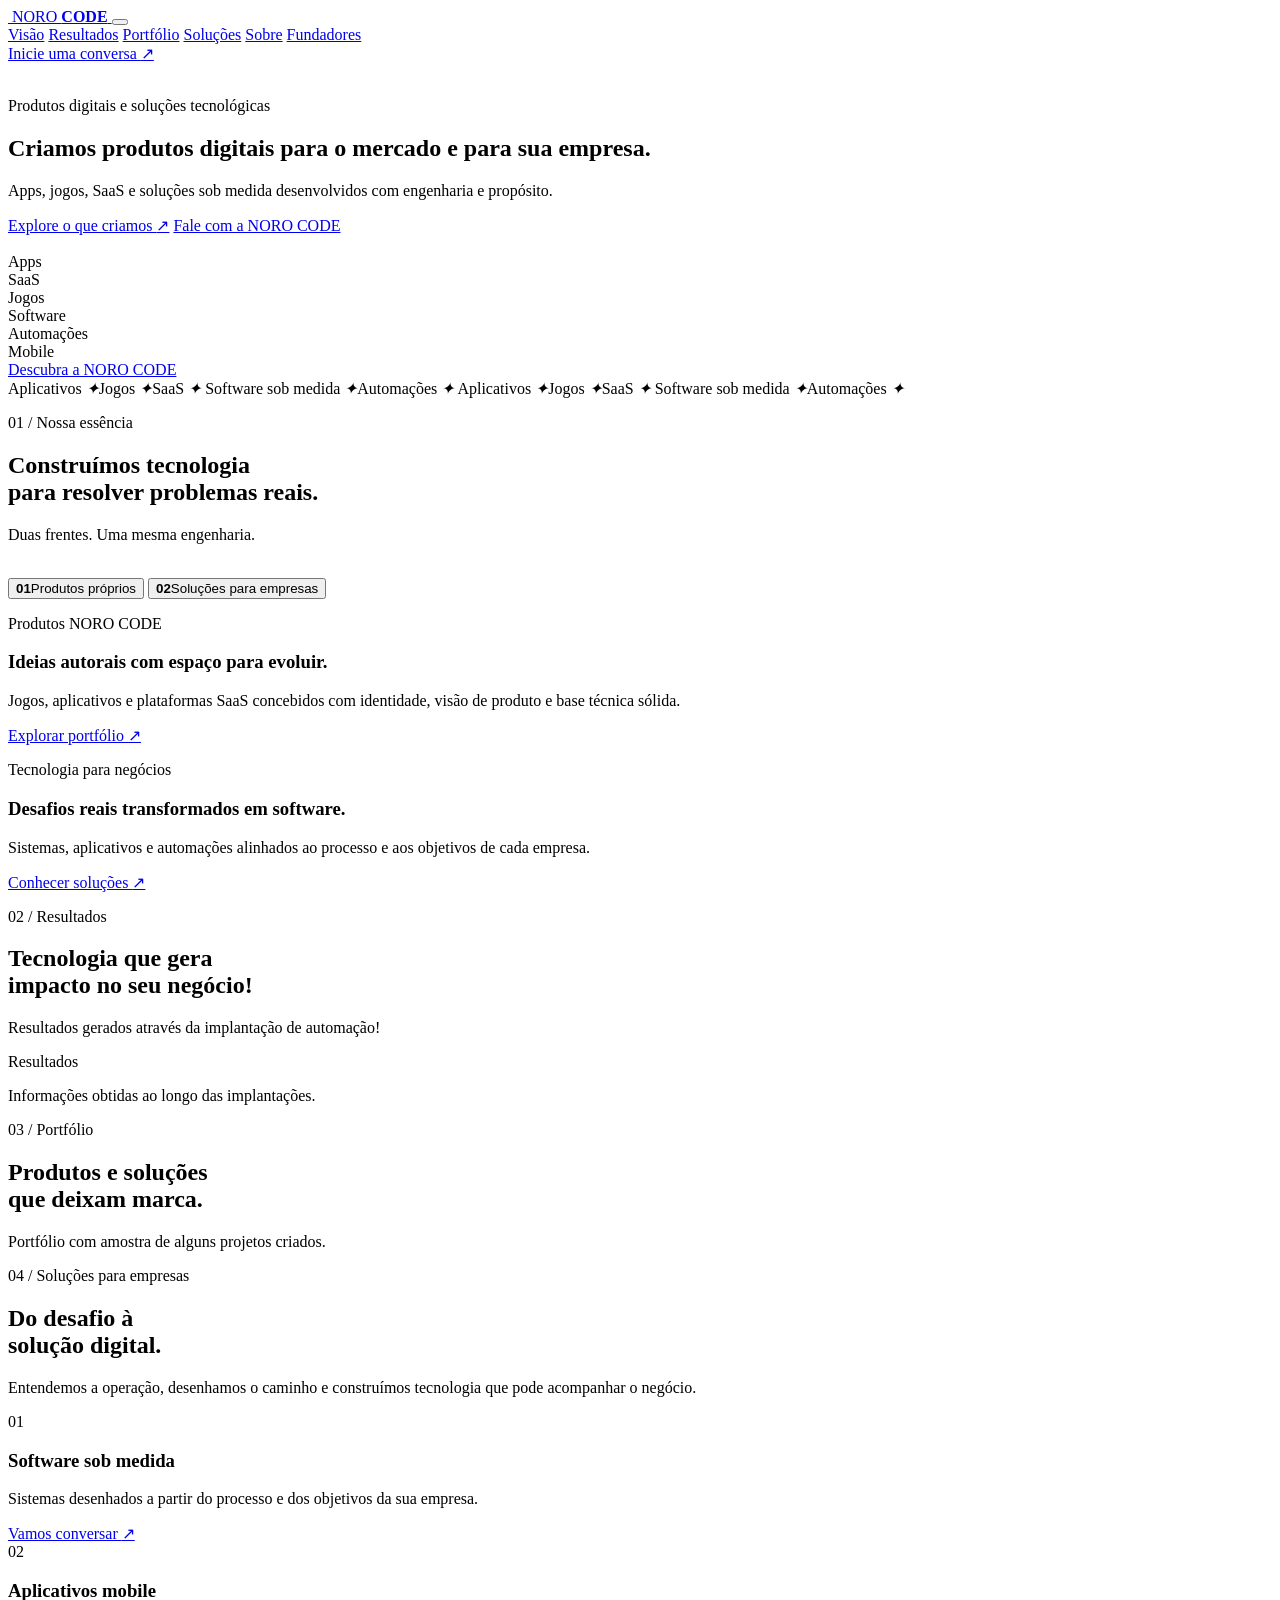
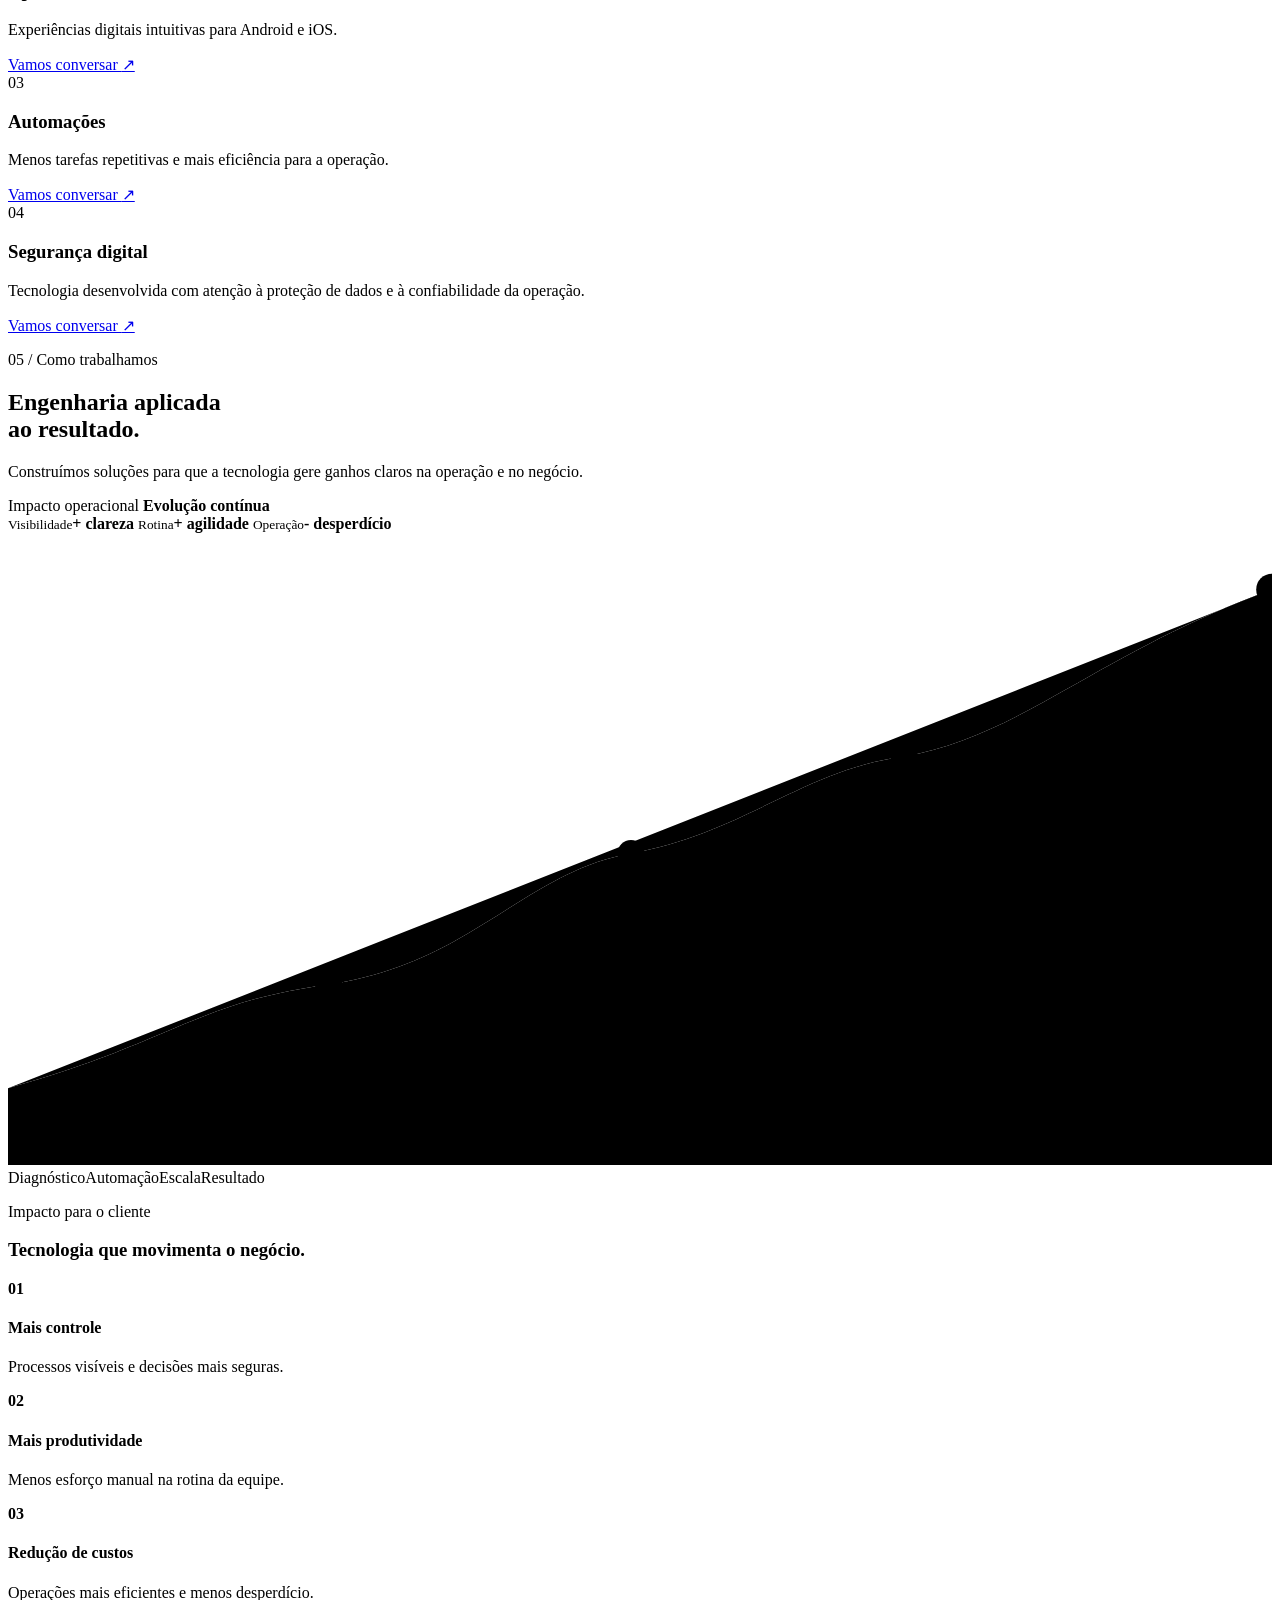
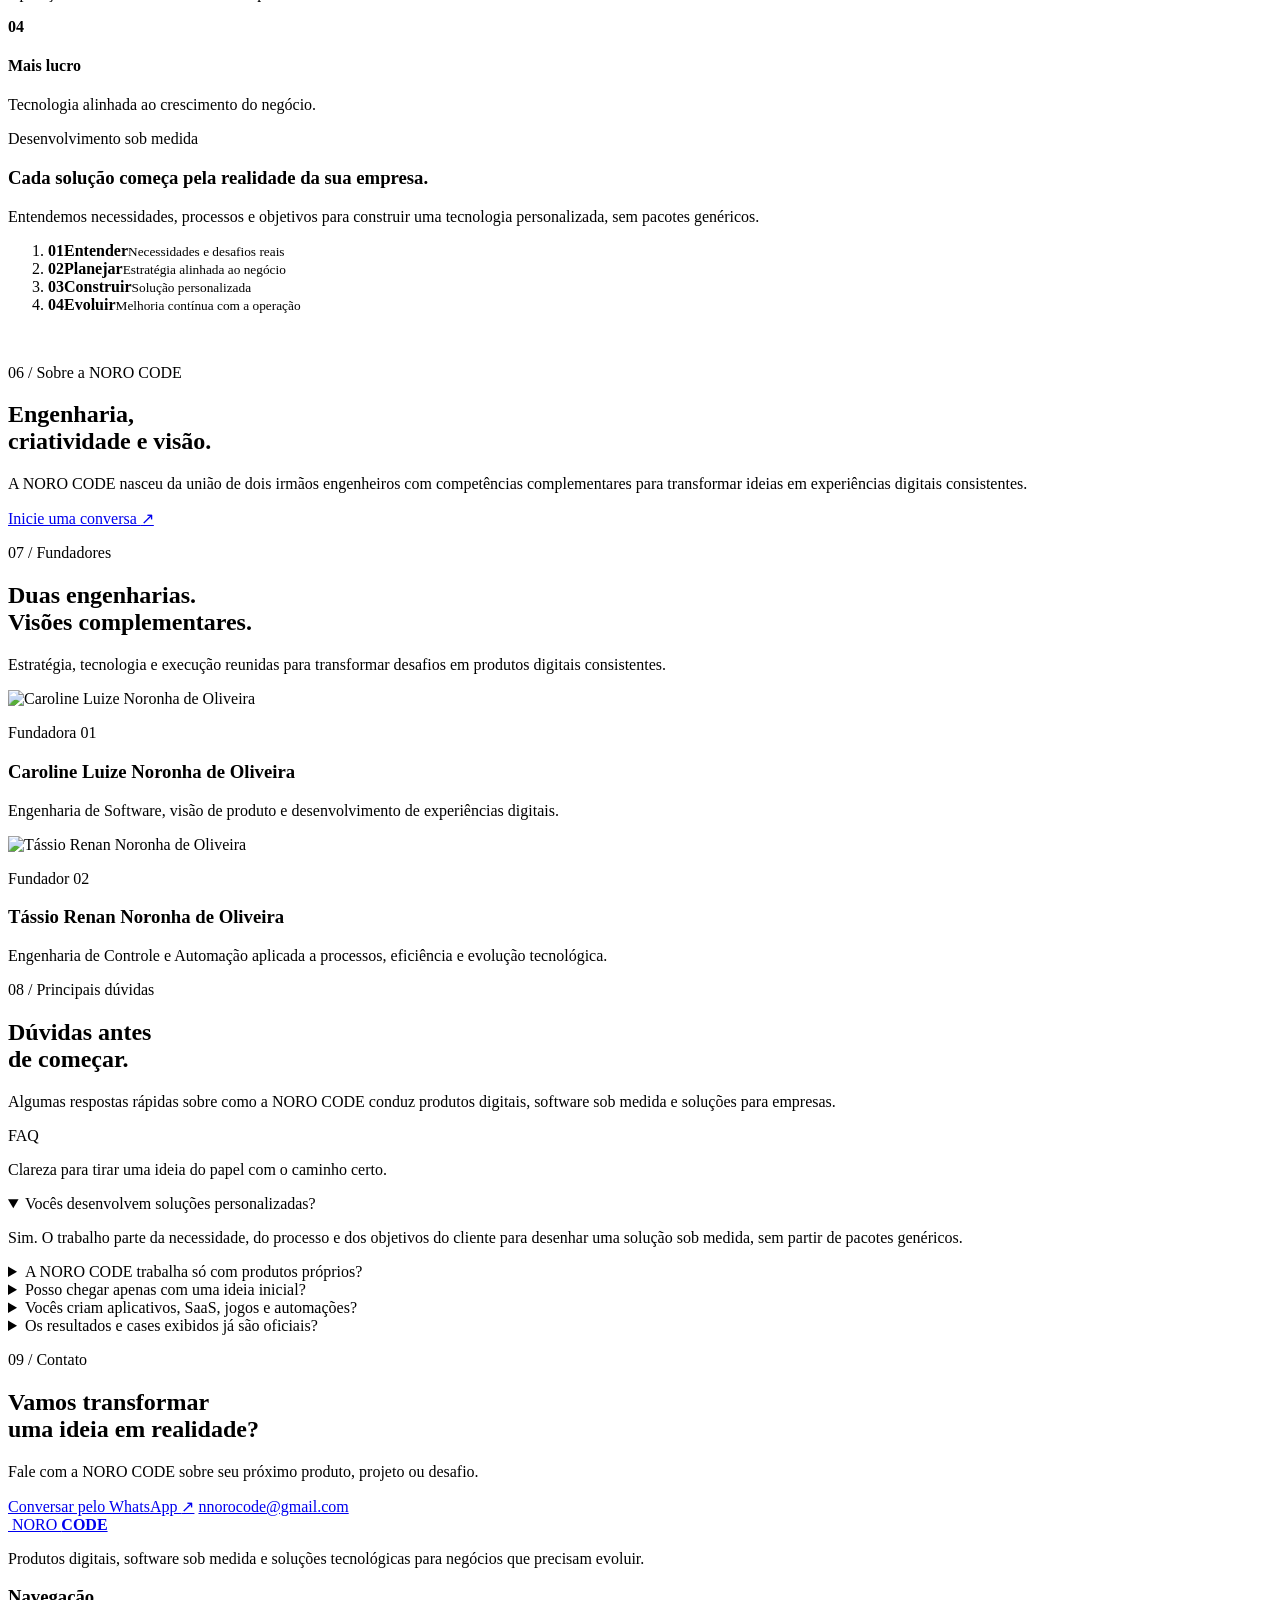
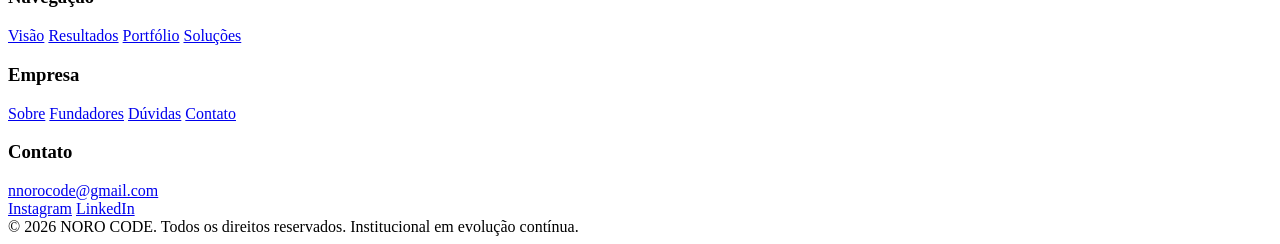
==== index.html @ 7964bedd "Create index.html" ====
<!doctype html>
<html lang="pt-BR">
  <head>
    <meta charset="UTF-8" />
    <meta name="viewport" content="width=device-width, initial-scale=1.0" />
    <meta
      name="description"
      content="NORO CODE: apps, jogos, SaaS e soluções digitais desenvolvidos com engenharia e propósito."
    />
    <title>NORO CODE | Produtos digitais e soluções tecnológicas</title>
    <link rel="icon" type="image/png" href="./assets/favicon.png" />
    <link rel="stylesheet" href="./styles.css?v=59" />
  </head>
  <body>
    <header class="site-header">
      <a class="brand" href="#inicio" aria-label="NORO CODE - início">
        <img src="./assets/noro-tech-symbol.png" alt="" />
        <span>NORO <strong>CODE</strong></span>
      </a>
      <button class="nav-toggle" aria-label="Abrir menu" aria-expanded="false">
        <span></span><span></span><span></span>
      </button>
      <nav class="site-nav" aria-label="Navegação principal">
        <a href="#essencia">Visão</a>
        <a href="#resultados">Resultados</a>
        <a href="#portfolio">Portfólio</a>
        <a href="#solucoes">Soluções</a>
        <a href="#sobre">Sobre</a>
        <a href="#fundadores">Fundadores</a>
      </nav>
      <a class="header-cta contact-link" href="#contato">Inicie uma conversa <span>↗</span></a>
    </header>

    <main>
      <section class="hero section" id="inicio">
        <img class="hero-atmosphere" src="./assets/generated/hero-earth-sunrise.jpg" alt="" aria-hidden="true" />
        <div class="hero-copy reveal">
          <p class="eyebrow"><i></i> Produtos digitais e soluções tecnológicas</p>
          <h1>Criamos produtos digitais para o mercado e para <span>sua empresa.</span></h1>
          <p class="hero-text">
            Apps, jogos, SaaS e soluções sob medida desenvolvidos com engenharia e propósito.
          </p>
          <div class="hero-actions">
            <a class="button button-primary" href="#portfolio">Explore o que criamos <span>↗</span></a>
            <a class="button button-secondary contact-link" href="#contato">Fale com a NORO CODE</a>
          </div>
        </div>

        <div class="hero-ecosystem" aria-hidden="true">
          <div class="ecosystem-glow"></div>
          <span class="orbit-guide guide-inner"></span>
          <span class="orbit-guide guide-outer"></span>
          <div class="ecosystem-core">
            <img src="./assets/noro-tech-symbol-transparent.png" alt="" />
          </div>
          <div class="orbit-node node-apps"><img src="./assets/generated/noro-clinic.jpg" alt="" /><span>Apps</span></div>
          <div class="orbit-node node-saas"><img src="./assets/generated/work-safety-saas.jpg" alt="" /><span>SaaS</span></div>
          <div class="orbit-node node-games"><img src="./assets/generated/spit-snake.jpg" alt="" /><span>Jogos</span></div>
          <div class="orbit-node node-software"><img src="./assets/generated/investment-game.jpg" alt="" /><span>Software</span></div>
          <div class="orbit-node node-auto"><img src="./assets/generated/best-price-app.jpg" alt="" /><span>Automações</span></div>
          <div class="orbit-node node-mobile"><img src="./assets/generated/beauty-clinic.jpg" alt="" /><span>Mobile</span></div>
        </div>

        <a class="scroll-hint" href="#essencia" aria-label="Continuar para a próxima seção">
          <span></span> Descubra a NORO CODE
        </a>
      </section>

      <div class="ticker" aria-label="Capacidades NORO CODE">
        <div class="ticker-track">
          <span>Aplicativos <i>✦</i></span><span>Jogos <i>✦</i></span><span>SaaS <i>✦</i></span>
          <span>Software sob medida <i>✦</i></span><span>Automações <i>✦</i></span>
          <span>Aplicativos <i>✦</i></span><span>Jogos <i>✦</i></span><span>SaaS <i>✦</i></span>
          <span>Software sob medida <i>✦</i></span><span>Automações <i>✦</i></span>
        </div>
      </div>

      <section class="section essence" id="essencia">
        <div class="section-intro reveal">
          <p class="section-index">01 / Nossa essência</p>
          <h2>Construímos tecnologia<br /><span>para resolver problemas reais.</span></h2>
          <p>Duas frentes. Uma mesma engenharia.</p>
        </div>
        <div class="vision-shell reveal">
          <div class="vision-art" aria-hidden="true">
            <span class="orbit orbit-a"></span><span class="orbit orbit-b"></span>
            <img src="./assets/noro-tech-symbol-transparent.png" alt="" />
          </div>
          <div class="vision-tabs" role="tablist" aria-label="Frentes de atuação">
            <button class="vision-tab active" role="tab" aria-selected="true" data-panel="products">
              <b>01</b><span>Produtos próprios</span>
            </button>
            <button class="vision-tab" role="tab" aria-selected="false" data-panel="solutions">
              <b>02</b><span>Soluções para empresas</span>
            </button>
          </div>
          <div class="vision-copy">
            <article class="vision-panel active" data-vision="products">
              <p class="mini-label">Produtos NORO CODE</p>
              <h3>Ideias autorais com espaço para evoluir.</h3>
              <p>Jogos, aplicativos e plataformas SaaS concebidos com identidade, visão de produto e base técnica sólida.</p>
              <a href="#portfolio">Explorar portfólio <span>↗</span></a>
            </article>
            <article class="vision-panel" data-vision="solutions">
              <p class="mini-label">Tecnologia para negócios</p>
              <h3>Desafios reais transformados em software.</h3>
              <p>Sistemas, aplicativos e automações alinhados ao processo e aos objetivos de cada empresa.</p>
              <a href="#solucoes">Conhecer soluções <span>↗</span></a>
            </article>
          </div>
        </div>
      </section>

      <section class="section results" id="resultados">
        <div class="section-intro reveal">
          <p class="section-index">02 / Resultados</p>
          <h2>Tecnologia que gera <br /><span>impacto no seu negócio!</span></h2>
          <p>Resultados gerados através da implantação de automação!</p>
        </div>
        <div class="demo-notice reveal">
          <span>Resultados</span>
          <p>Informações obtidas ao longo das implantações.</p>
        </div>
        <div class="metrics-grid" data-metrics></div>
      </section>

      <section class="section portfolio" id="portfolio">
        <div class="section-intro reveal">
          <p class="section-index">03 / Portfólio</p>
          <h2>Produtos e soluções<br /><span>que deixam marca.</span></h2>
          <p>Portfólio com amostra de alguns projetos criados.</p>
        </div>
        <div class="portfolio-grid" data-cases></div>
      </section>

      <section class="section solutions" id="solucoes">
        <div class="section-intro reveal">
          <p class="section-index">04 / Soluções para empresas</p>
          <h2>Do desafio à<br /><span>solução digital.</span></h2>
          <p>Entendemos a operação, desenhamos o caminho e construímos tecnologia que pode acompanhar o negócio.</p>
        </div>
        <div class="services-grid">
          <article class="service-card reveal">
            <span class="service-number">01</span>
            <div class="service-icon icon-system" aria-hidden="true"><i></i><i></i><i></i></div>
            <h3>Software sob medida</h3>
            <p>Sistemas desenhados a partir do processo e dos objetivos da sua empresa.</p>
            <a class="contact-link" href="#contato">Vamos conversar <span>↗</span></a>
          </article>
          <article class="service-card reveal">
            <span class="service-number">02</span>
            <div class="service-icon icon-mobile" aria-hidden="true"><i></i></div>
            <h3>Aplicativos mobile</h3>
            <p>Experiências digitais intuitivas para Android e iOS.</p>
            <a class="contact-link" href="#contato">Vamos conversar <span>↗</span></a>
          </article>
          <article class="service-card reveal">
            <span class="service-number">03</span>
            <div class="service-icon icon-auto" aria-hidden="true"><i></i><i></i><i></i></div>
            <h3>Automações</h3>
            <p>Menos tarefas repetitivas e mais eficiência para a operação.</p>
            <a class="contact-link" href="#contato">Vamos conversar <span>↗</span></a>
          </article>
          <article class="service-card reveal">
            <span class="service-number">04</span>
            <div class="service-icon icon-security" aria-hidden="true"><i></i></div>
            <h3>Segurança digital</h3>
            <p>Tecnologia desenvolvida com atenção à proteção de dados e à confiabilidade da operação.</p>
            <a class="contact-link" href="#contato">Vamos conversar <span>↗</span></a>
          </article>
        </div>
      </section>

      <section class="section process" id="processo">
        <div class="section-intro reveal">
          <p class="section-index">05 / Como trabalhamos</p>
          <h2>Engenharia aplicada<br /><span>ao resultado.</span></h2>
          <p>Construímos soluções para que a tecnologia gere ganhos claros na operação e no negócio.</p>
        </div>
        <div class="value-shell reveal">
          <div class="value-visual" aria-hidden="true">
            <div class="impact-topline">
              <span>Impacto operacional</span>
              <b>Evolução contínua</b>
            </div>
            <div class="impact-kpis">
              <span><small>Visibilidade</small><strong>+ clareza</strong></span>
              <span><small>Rotina</small><strong>+ agilidade</strong></span>
              <span><small>Operação</small><strong>- desperdício</strong></span>
            </div>
            <svg class="impact-chart" viewBox="0 0 560 280">
              <defs>
                <linearGradient id="impactArea" x1="0" x2="0" y1="0" y2="1">
                  <stop offset="0" stop-color="#4e9eff" stop-opacity=".42" />
                  <stop offset="1" stop-color="#1767f2" stop-opacity="0" />
                </linearGradient>
              </defs>
              <path class="chart-area" d="M0 246 C72 226 83 208 142 200 C205 191 229 150 276 142 C328 132 352 105 397 99 C449 90 483 53 560 25 L560 280 L0 280 Z" />
              <path class="chart-line" d="M0 246 C72 226 83 208 142 200 C205 191 229 150 276 142 C328 132 352 105 397 99 C449 90 483 53 560 25" />
              <g class="chart-points">
                <circle cx="142" cy="200" r="6" /><circle cx="276" cy="142" r="6" />
                <circle cx="397" cy="99" r="6" /><circle cx="560" cy="25" r="7" />
              </g>
            </svg>
            <div class="impact-axis"><span>Diagnóstico</span><span>Automação</span><span>Escala</span><span>Resultado</span></div>
          </div>
          <div class="value-copy">
            <p class="mini-label">Impacto para o cliente</p>
            <h3>Tecnologia que movimenta o negócio.</h3>
            <div class="value-grid">
              <article><b>01</b><h4>Mais controle</h4><p>Processos visíveis e decisões mais seguras.</p></article>
              <article><b>02</b><h4>Mais produtividade</h4><p>Menos esforço manual na rotina da equipe.</p></article>
              <article><b>03</b><h4>Redução de custos</h4><p>Operações mais eficientes e menos desperdício.</p></article>
              <article class="value-profit"><b>04</b><h4>Mais lucro</h4><p>Tecnologia alinhada ao crescimento do negócio.</p></article>
            </div>
          </div>
        </div>
        <div class="method-shell reveal">
          <div class="method-heading">
            <p class="mini-label">Desenvolvimento sob medida</p>
            <h3>Cada solução começa pela realidade da sua empresa.</h3>
            <p>Entendemos necessidades, processos e objetivos para construir uma tecnologia personalizada, sem pacotes genéricos.</p>
          </div>
          <ol class="method-track" aria-label="Método de trabalho">
            <li><b>01</b><span><strong>Entender</strong><small>Necessidades e desafios reais</small></span></li>
            <li><b>02</b><span><strong>Planejar</strong><small>Estratégia alinhada ao negócio</small></span></li>
            <li><b>03</b><span><strong>Construir</strong><small>Solução personalizada</small></span></li>
            <li><b>04</b><span><strong>Evoluir</strong><small>Melhoria contínua com a operação</small></span></li>
          </ol>
        </div>
      </section>

      <section class="section about" id="sobre">
        <div class="about-art reveal" aria-hidden="true">
          <span></span><span></span><span></span>
          <img src="./assets/noro-tech-symbol-transparent.png" alt="" />
        </div>
        <div class="section-intro reveal">
          <p class="section-index">06 / Sobre a NORO CODE</p>
          <h2>Engenharia,<br /><span>criatividade e visão.</span></h2>
          <p>A NORO CODE nasceu da união de dois irmãos engenheiros com competências complementares para transformar ideias em experiências digitais consistentes.</p>
          <a class="text-link contact-link" href="#contato">Inicie uma conversa <span>↗</span></a>
        </div>
      </section>

      <section class="section founders" id="fundadores">
        <div class="section-intro reveal">
          <p class="section-index">07 / Fundadores</p>
          <h2>Duas engenharias.<br /><span>Visões complementares.</span></h2>
          <p>Estratégia, tecnologia e execução reunidas para transformar desafios em produtos digitais consistentes.</p>
        </div>
        <div class="founders-grid">
          <article class="founder-card reveal">
            <div class="founder-portrait">
              <img src="./assets/founders/caroline-luize.jpg" alt="Caroline Luize Noronha de Oliveira" />
            </div>
            <div>
              <p class="mini-label">Fundadora 01</p>
              <h3>Caroline Luize Noronha de Oliveira</h3>
              <p>Engenharia de Software, visão de produto e desenvolvimento de experiências digitais.</p>
            </div>
          </article>
          <article class="founder-card reveal">
            <div class="founder-portrait founder-portrait-tassio">
              <img src="./assets/founders/tassio-renan.jpg" alt="Tássio Renan Noronha de Oliveira" />
            </div>
            <div>
              <p class="mini-label">Fundador 02</p>
              <h3>Tássio Renan Noronha de Oliveira</h3>
              <p>Engenharia de Controle e Automação aplicada a processos, eficiência e evolução tecnológica.</p>
            </div>
          </article>
        </div>
      </section>

      <section class="section faq" id="duvidas">
        <div class="section-intro reveal">
          <p class="section-index">08 / Principais dúvidas</p>
          <h2>Dúvidas antes<br /><span>de começar.</span></h2>
          <p>Algumas respostas rápidas sobre como a NORO CODE conduz produtos digitais, software sob medida e soluções para empresas.</p>
        </div>
        <div class="faq-shell reveal">
          <div class="faq-aside" aria-hidden="true">
            <span>FAQ</span>
            <p>Clareza para tirar uma ideia do papel com o caminho certo.</p>
          </div>
          <div class="faq-list">
            <details open>
              <summary>Vocês desenvolvem soluções personalizadas?</summary>
              <p>Sim. O trabalho parte da necessidade, do processo e dos objetivos do cliente para desenhar uma solução sob medida, sem partir de pacotes genéricos.</p>
            </details>
            <details>
              <summary>A NORO CODE trabalha só com produtos próprios?</summary>
              <p>Não. A atuação acontece em duas frentes: produtos próprios da NORO CODE e soluções digitais para empresas.</p>
            </details>
            <details>
              <summary>Posso chegar apenas com uma ideia inicial?</summary>
              <p>Sim. A conversa inicial ajuda a entender o problema, organizar prioridades e definir o melhor caminho técnico antes da construção.</p>
            </details>
            <details>
              <summary>Vocês criam aplicativos, SaaS, jogos e automações?</summary>
              <p>Sim. A landing apresenta essas capacidades porque elas fazem parte do ecossistema de desenvolvimento da NORO CODE.</p>
            </details>
            <details>
              <summary>Os resultados e cases exibidos já são oficiais?</summary>
              <p>As áreas de resultados e portfólio estão preparadas para receber dados reais. Indicadores demonstrativos serão substituídos por informações validadas antes da divulgação oficial.</p>
            </details>
          </div>
        </div>
      </section>

      <section class="section contact" id="contato">
        <div class="contact-glow" aria-hidden="true"></div>
        <p class="section-index reveal">09 / Contato</p>
        <h2 class="reveal">Vamos transformar<br /><span>uma ideia em realidade?</span></h2>
        <p class="reveal">Fale com a NORO CODE sobre seu próximo produto, projeto ou desafio.</p>
        <div class="contact-actions reveal">
          <a class="button button-primary contact-link" data-contact="whatsapp" href="#">Conversar pelo WhatsApp <span>↗</span></a>
          <a class="email-link contact-email" href="mailto:nnorocode@gmail.com">nnorocode@gmail.com</a>
        </div>
      </section>
    </main>

    <footer class="site-footer">
      <div class="footer-main">
        <div class="footer-brand">
          <a class="brand" href="#inicio">
            <img src="./assets/noro-tech-symbol.png" alt="" />
            <span>NORO <strong>CODE</strong></span>
          </a>
          <p>Produtos digitais, software sob medida e soluções tecnológicas para negócios que precisam evoluir.</p>
        </div>
        <div class="footer-column">
          <h3>Navegação</h3>
          <a href="#essencia">Visão</a>
          <a href="#resultados">Resultados</a>
          <a href="#portfolio">Portfólio</a>
          <a href="#solucoes">Soluções</a>
        </div>
        <div class="footer-column">
          <h3>Empresa</h3>
          <a href="#sobre">Sobre</a>
          <a href="#fundadores">Fundadores</a>
          <a href="#duvidas">Dúvidas</a>
          <a href="#contato">Contato</a>
        </div>
        <div class="footer-column footer-contact">
          <h3>Contato</h3>
          <a class="contact-email" href="mailto:nnorocode@gmail.com">nnorocode@gmail.com</a>
          <div class="footer-links">
            <a class="social-link" data-social="instagram" href="#">Instagram</a>
            <a class="social-link" data-social="linkedin" href="#">LinkedIn</a>
          </div>
        </div>
      </div>
      <div class="footer-bottom">
        <span>© 2026 NORO CODE. Todos os direitos reservados.</span>
        <span>Institucional em evolução contínua.</span>
      </div>
    </footer>

    <div class="toast" role="status" aria-live="polite"></div>
    <script src="./script.js?v=59"></script>
  </body>
</html>
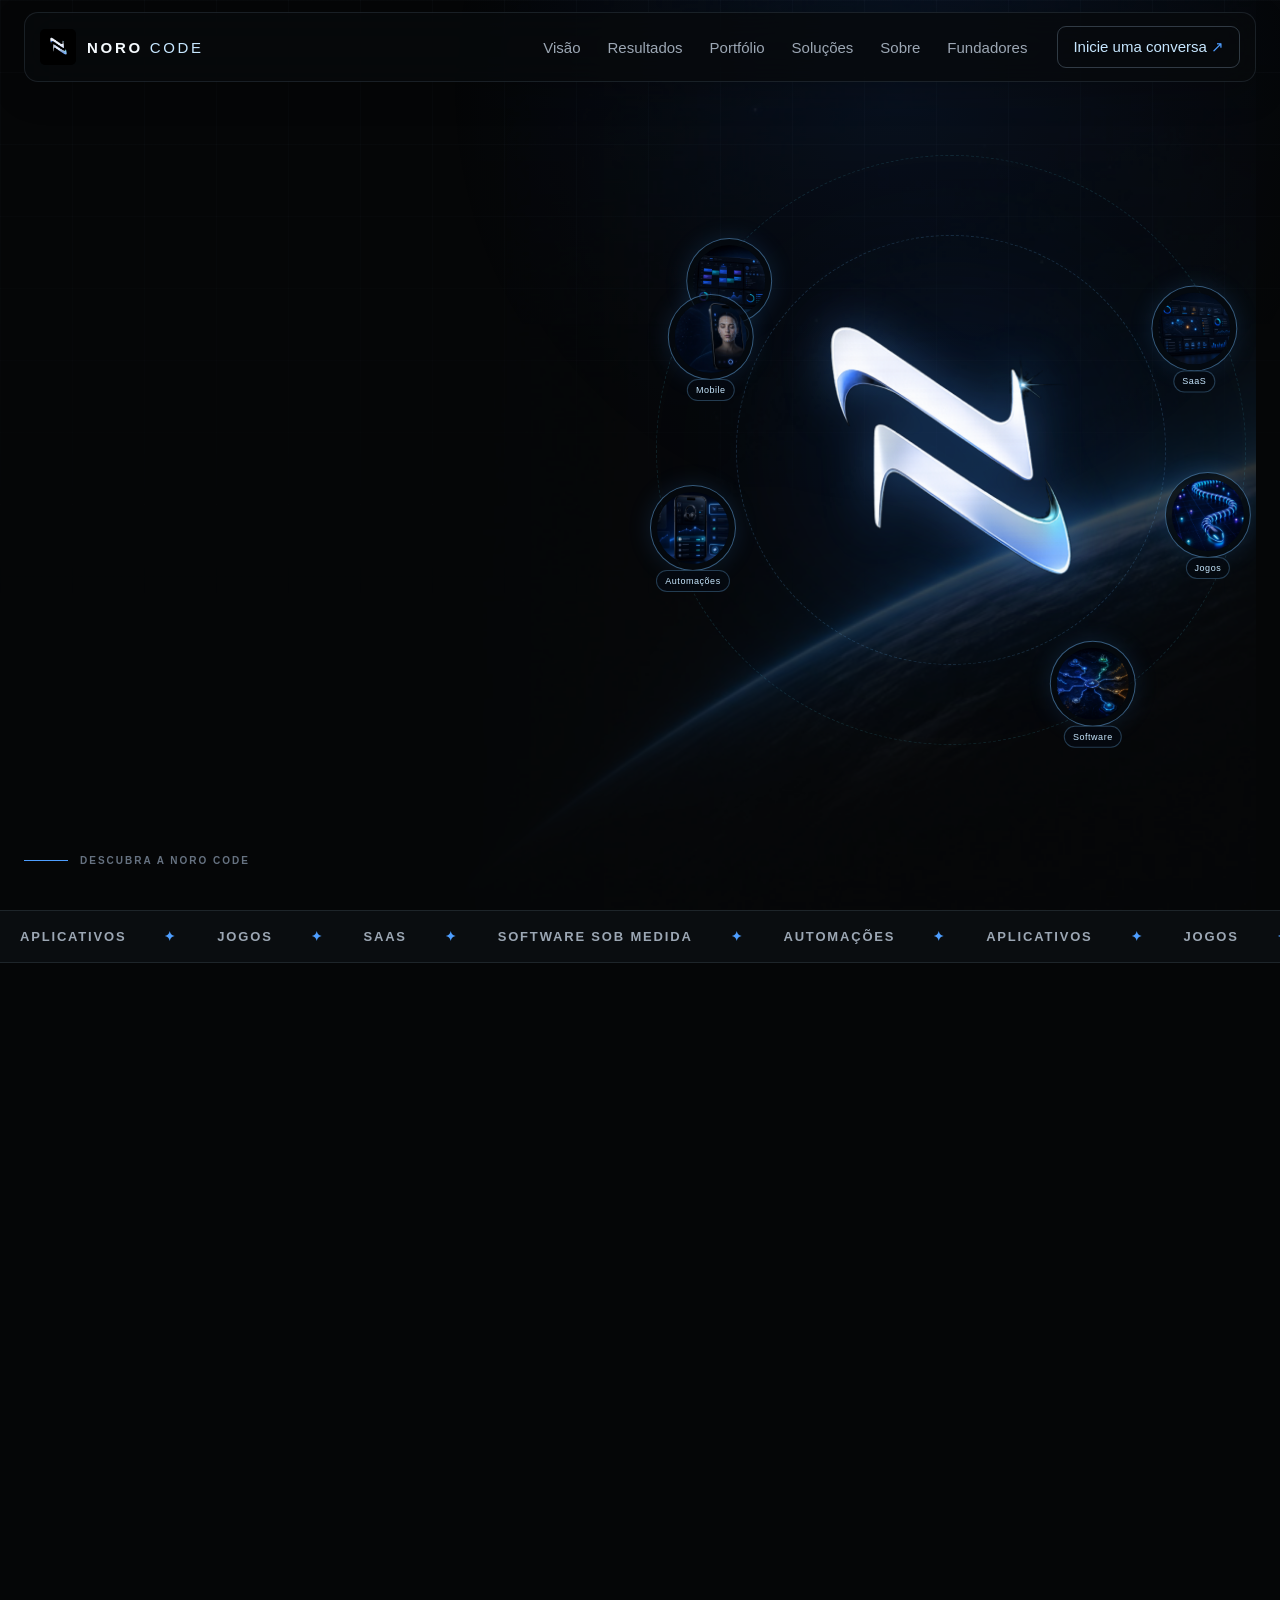
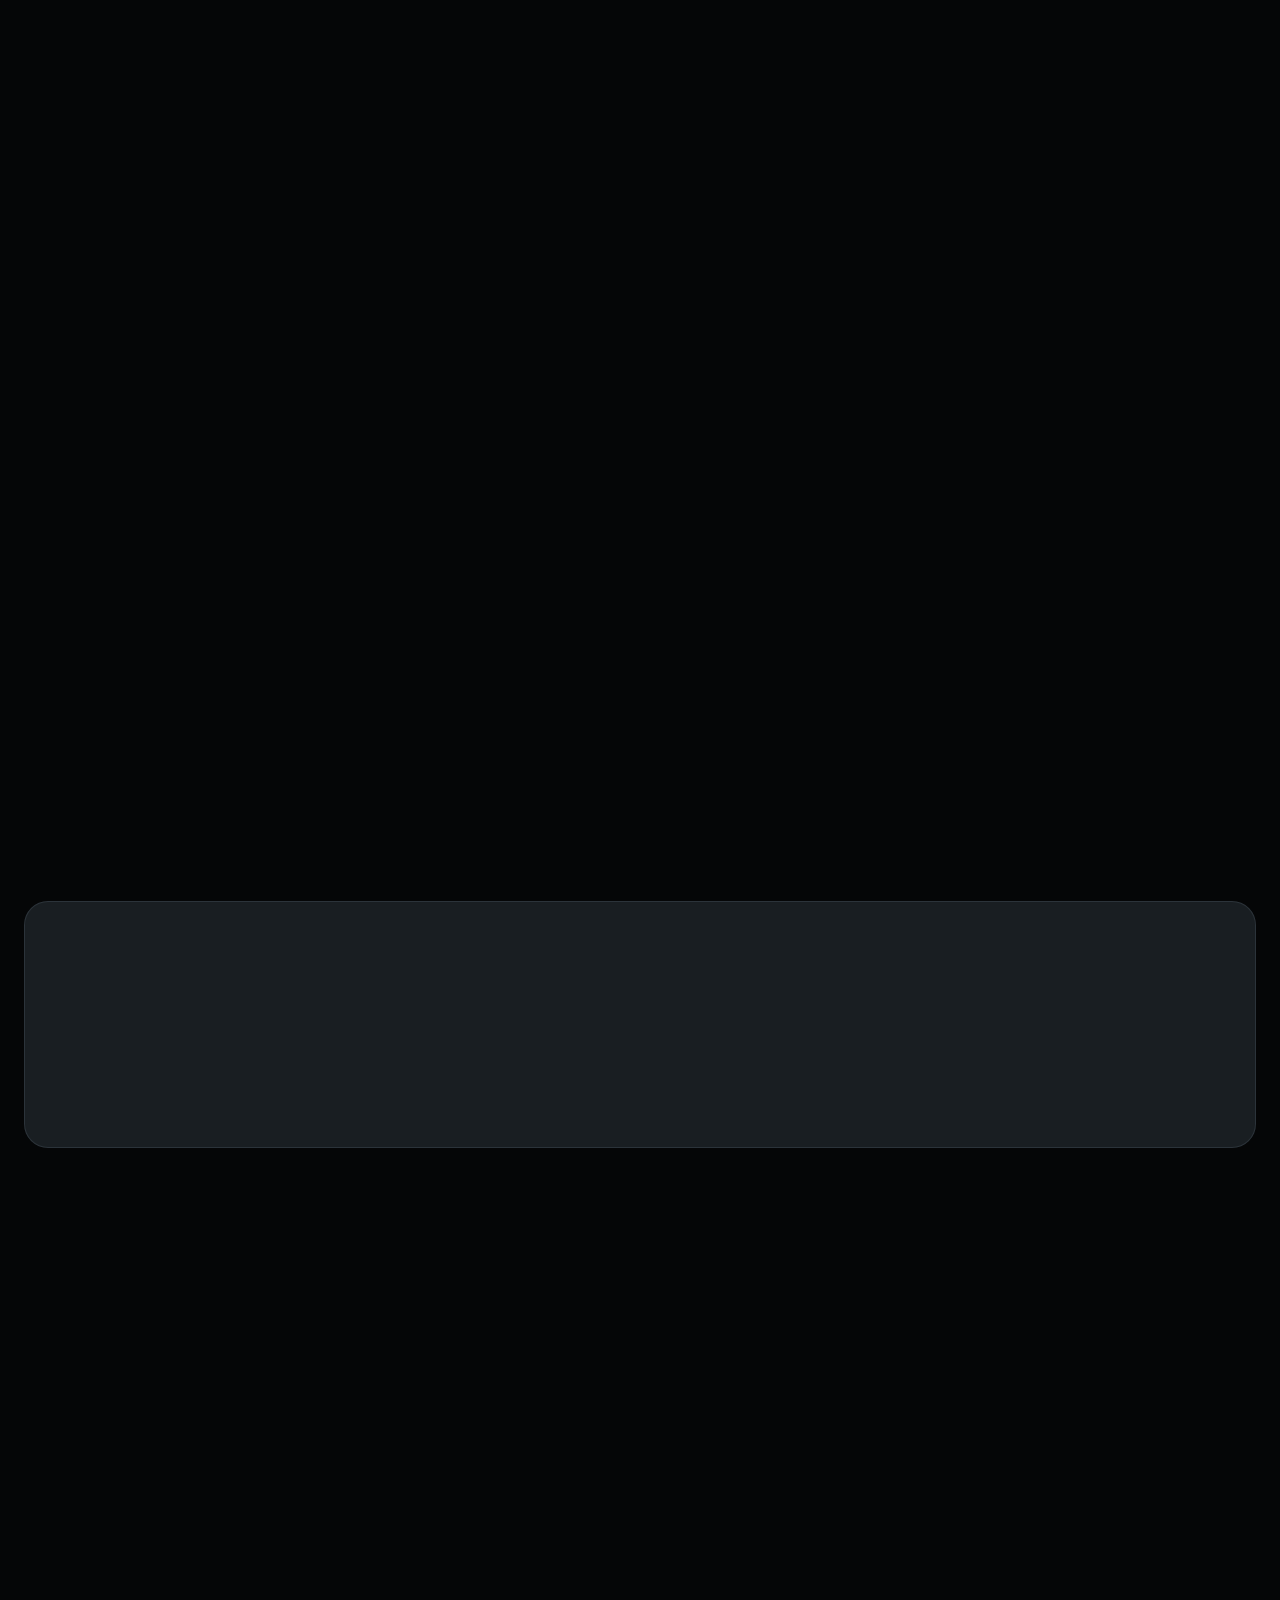
==== commit 8376544c: "Update index.html" ====
--- a/index.html
+++ b/index.html
@@ -1,6 +1,8 @@
 <!doctype html>
 <html lang="pt-BR">
   <head>
+    <meta http-equiv="refresh" content="0; url=https://nnorocode.github.io/norocode/">
+    
     <meta charset="UTF-8" />
     <meta name="viewport" content="width=device-width, initial-scale=1.0" />
     <meta
--- a/styles.css
+++ b/styles.css
@@ -0,0 +1,401 @@
+:root {
+  --bg: #050607;
+  --bg-soft: #090b0e;
+  --surface: #0c0f13;
+  --surface-soft: #10141a;
+  --line: rgba(190, 222, 255, 0.11);
+  --line-strong: rgba(190, 226, 255, 0.23);
+  --text: #f5f8fc;
+  --muted: #9ca7b4;
+  --faint: #667281;
+  --ice: #c7e7ff;
+  --blue: #4e9eff;
+  --deep: #1767f2;
+  --cyan: #58e5ff;
+  --max: 1240px;
+  --sans: Inter, "Segoe UI", Arial, sans-serif;
+}
+
+* { box-sizing: border-box; }
+html { scroll-behavior: smooth; }
+body {
+  margin: 0;
+  overflow-x: hidden;
+  color: var(--text);
+  background: var(--bg);
+  font-family: var(--sans);
+  -webkit-font-smoothing: antialiased;
+}
+body::before {
+  position: fixed;
+  inset: 0;
+  z-index: -2;
+  content: "";
+  pointer-events: none;
+  background:
+    radial-gradient(circle at 70% 10%, rgba(30, 103, 220, 0.12), transparent 28rem),
+    linear-gradient(rgba(180, 215, 255, 0.025) 1px, transparent 1px),
+    linear-gradient(90deg, rgba(180, 215, 255, 0.025) 1px, transparent 1px);
+  background-size: auto, 72px 72px, 72px 72px;
+  mask-image: linear-gradient(#000, transparent 72%);
+}
+a { color: inherit; text-decoration: none; }
+button { color: inherit; font: inherit; cursor: pointer; }
+h1, h2, h3, p { margin-top: 0; }
+.section, .site-header, footer { width: min(calc(100% - 48px), var(--max)); margin-inline: auto; }
+.section { position: relative; padding-block: 130px; }
+
+.site-header {
+  position: fixed;
+  top: 12px;
+  right: 0;
+  left: 0;
+  z-index: 20;
+  display: flex;
+  min-height: 70px;
+  align-items: center;
+  gap: 30px;
+  padding: 0 15px;
+  border: 1px solid var(--line);
+  border-radius: 14px;
+  background: rgba(7, 9, 12, 0.78);
+  backdrop-filter: blur(20px);
+  box-shadow: 0 10px 34px rgba(0, 0, 0, 0.22);
+}
+.brand { display: inline-flex; align-items: center; gap: 11px; color: #f6fbff; font-size: 15px; font-weight: 700; letter-spacing: 0.18em; }
+.brand img { width: 36px; height: 36px; object-fit: cover; border-radius: 5px; }
+.brand strong { color: var(--ice); font-weight: 500; }
+.site-nav { display: flex; gap: 27px; margin-left: auto; }
+.site-nav a, .header-cta { color: var(--muted); font-size: 15px; transition: color 180ms ease; }
+.site-nav a:hover, .header-cta:hover, .footer-links a:hover { color: var(--text); }
+.header-cta { padding: 11px 15px; border: 1px solid var(--line-strong); border-radius: 9px; color: var(--ice); }
+.header-cta span, .text-link span, .service-card a span { color: var(--blue); }
+.nav-toggle { display: none; }
+
+.hero { display: flex; min-height: 910px; align-items: center; overflow: clip; padding-top: 154px; }
+.hero-atmosphere { position: absolute; top: 0; right: -170px; z-index: -1; width: min(1040px, 78vw); height: 100%; object-fit: cover; object-position: 65% center; opacity: .28; mix-blend-mode: screen; mask-image: linear-gradient(90deg, transparent 3%, rgba(0,0,0,.92) 30%, #000 72%, transparent 100%); }
+.hero-copy { position: relative; z-index: 3; width: min(660px, 58%); }
+.eyebrow, .section-index, .mini-label { color: var(--cyan); font-size: 11px; font-weight: 700; letter-spacing: 0.18em; text-transform: uppercase; }
+.eyebrow { display: flex; align-items: center; gap: 10px; margin-bottom: 25px; }
+.eyebrow i { width: 7px; height: 7px; border-radius: 50%; background: var(--cyan); box-shadow: 0 0 16px var(--cyan); }
+h1 { margin-bottom: 25px; font-size: clamp(52px, 6vw, 81px); font-weight: 650; letter-spacing: -0.085em; line-height: 0.95; }
+h1 span, h2 span { color: var(--ice); text-shadow: 0 0 28px rgba(82, 159, 255, 0.22); }
+.hero-text { max-width: 600px; margin-bottom: 34px; color: var(--muted); font-size: 19px; line-height: 1.6; }
+.hero-actions, .contact-actions { display: flex; flex-wrap: wrap; gap: 12px; align-items: center; }
+.button { display: inline-flex; min-height: 59px; align-items: center; justify-content: center; gap: 11px; padding: 0 25px; border: 1px solid transparent; border-radius: 10px; font-size: 16px; font-weight: 700; letter-spacing: 0.025em; transition: transform 180ms ease, box-shadow 180ms ease, background 180ms ease; }
+.button:hover { transform: translateY(-3px); }
+.button-primary { background: linear-gradient(110deg, #1266f4, #4da1ff); box-shadow: 0 13px 38px rgba(24, 105, 245, 0.28); }
+.button-secondary { border-color: var(--line-strong); color: var(--ice); background: rgba(9, 14, 20, 0.58); }
+
+.hero-ecosystem { position: absolute; top: 125px; right: -20px; width: 650px; aspect-ratio: 1; }
+.ecosystem-glow { position: absolute; inset: 30%; border-radius: 50%; background: rgba(26, 109, 255, 0.14); filter: blur(88px); }
+.orbit-guide { position: absolute; top: 50%; left: 50%; border: 1px dashed rgba(108,186,255,.18); border-radius: 50%; transform: translate(-50%,-50%); }
+.guide-inner { width: 430px; height: 430px; }.guide-outer { width: 590px; height: 590px; border-color: rgba(88,229,255,.12); }
+.ecosystem-core { position: absolute; top: 50%; left: 50%; display: grid; width: 310px; height: 310px; place-items: center; transform: translate(-50%, -50%); }
+.ecosystem-core img { z-index: 2; width: 88%; height: 88%; object-fit: contain; filter: drop-shadow(0 0 24px rgba(74, 158, 255, 0.35)); animation: float 6s ease-in-out infinite; }
+.orbit-node { --orbit-x: 0px; --orbit-y: 0px; --delay: 0s; position: absolute; top: calc(50% - 43px); left: calc(50% - 43px); z-index: 3; display: grid; width: 86px; height: 86px; place-items: center; border: 1px solid rgba(114,187,255,.46); border-radius: 50%; background: rgba(5,10,16,.72); box-shadow: 0 0 24px rgba(63,154,255,.14); animation: orbit-node 76s linear infinite; animation-delay: var(--delay); }
+.orbit-node img { width: 72px; height: 72px; border-radius: 50%; object-fit: cover; opacity: .9; }
+.orbit-node span { position: absolute; bottom: -22px; padding: 5px 8px; border: 1px solid rgba(120,192,255,.28); border-radius: 14px; color: var(--ice); background: rgba(5,10,16,.88); font-size: 9px; letter-spacing: .06em; white-space: nowrap; }
+.node-apps { --orbit-x: -235px; --orbit-y: -150px; --delay: -1s; }
+.node-saas { --orbit-x: 220px; --orbit-y: -160px; --delay: -2s; }
+.node-games { --orbit-x: 265px; --orbit-y: 0px; --delay: -3s; }
+.node-software { --orbit-x: 210px; --orbit-y: 175px; --delay: -4s; }
+.node-auto { --orbit-x: -205px; --orbit-y: 175px; --delay: -5s; }
+.node-mobile { --orbit-x: -265px; --orbit-y: 15px; --delay: -6s; }
+.scroll-hint { position: absolute; bottom: 44px; left: 0; display: flex; align-items: center; gap: 12px; color: var(--faint); font-size: 10px; font-weight: 700; letter-spacing: 0.2em; text-transform: uppercase; }
+.scroll-hint span { width: 44px; height: 1px; background: var(--blue); }
+
+.ticker { overflow: hidden; border-block: 1px solid var(--line); background: rgba(12, 16, 21, 0.76); }
+.ticker-track { display: flex; width: max-content; animation: ticker 30s linear infinite; }
+.ticker span { display: flex; align-items: center; gap: 38px; padding: 18px 20px; color: var(--muted); font-size: 13px; font-weight: 700; letter-spacing: 0.14em; text-transform: uppercase; white-space: nowrap; }
+.ticker i { color: var(--blue); font-style: normal; }
+
+.section-intro { max-width: 750px; margin-bottom: 52px; }
+.essence .section-intro { max-width: 980px; }
+.section-index { margin-bottom: 19px; }
+h2 { margin-bottom: 20px; font-size: clamp(45px, 5.7vw, 74px); font-weight: 620; letter-spacing: -0.08em; line-height: 0.96; }
+.section-intro > p:last-child { max-width: 700px; color: var(--muted); font-size: 19px; line-height: 1.65; }
+
+.vision-shell { position: relative; display: grid; min-height: 535px; overflow: hidden; border: 1px solid var(--line); border-radius: 34px; background: linear-gradient(125deg, rgba(15, 31, 53, 0.82), rgba(9, 12, 16, 0.96) 55%); grid-template-columns: 1.05fr 0.95fr; }
+.vision-art { position: relative; display: grid; place-items: center; overflow: hidden; }
+.vision-art::after { position: absolute; inset: 12%; border: 1px dashed rgba(121, 193, 255, 0.2); border-radius: 50%; content: ""; }
+.vision-art img { z-index: 2; width: min(70%, 380px); filter: drop-shadow(0 0 30px rgba(72, 155, 255, 0.32)); }
+.orbit { position: absolute; border: 1px solid rgba(118, 194, 255, 0.18); border-radius: 50%; }
+.orbit-a { width: 360px; height: 360px; } .orbit-b { width: 520px; height: 520px; }
+.vision-tabs { position: absolute; right: 34px; bottom: 30px; left: 34px; z-index: 3; display: flex; gap: 10px; }
+.vision-tab { display: flex; align-items: center; gap: 12px; padding: 16px 18px; border: 1px solid var(--line); border-radius: 10px; color: var(--muted); background: rgba(5, 8, 12, 0.76); font-size: 16px; font-weight: 700; }
+.vision-tab.active { border-color: rgba(94, 177, 255, 0.48); color: var(--ice); background: rgba(18, 84, 172, 0.24); }
+.vision-tab b { color: var(--blue); font-size: 13px; }
+.vision-copy { display: flex; align-items: center; padding: 54px 48px 110px 8px; }
+.vision-panel { display: none; }
+.vision-panel.active { display: block; animation: fade-up 350ms ease both; }
+.vision-panel h3 { max-width: 480px; margin: 18px 0; font-size: 40px; font-weight: 590; letter-spacing: -0.06em; line-height: 1.04; }
+.vision-panel > p:not(.mini-label) { max-width: 480px; color: var(--muted); font-size: 15px; line-height: 1.7; }
+.vision-panel a, .text-link { display: inline-flex; gap: 8px; margin-top: 15px; color: var(--ice); font-size: 14px; font-weight: 700; letter-spacing: 0.04em; }
+
+.demo-notice { display: flex; align-items: center; gap: 15px; margin-bottom: 15px; padding: 14px 17px; border: 1px solid rgba(255, 184, 95, 0.23); border-radius: 12px; background: rgba(73, 43, 12, 0.16); }
+.demo-notice span, .demo-chip { color: #ffc980; font-size: 10px; font-weight: 800; letter-spacing: 0.12em; text-transform: uppercase; }
+.demo-notice p { margin: 0; color: #c7b69e; font-size: 13px; line-height: 1.5; }
+.metrics-grid { display: grid; gap: 1px; overflow: hidden; border: 1px solid var(--line); border-radius: 24px; background: var(--line); grid-template-columns: repeat(4, 1fr); }
+.metric-card { min-height: 245px; padding: 25px; background: linear-gradient(145deg, #0d1117, #090b0e); }
+.demo-chip { display: inline-flex; padding: 6px 8px; border: 1px solid rgba(255, 184, 95, 0.22); border-radius: 20px; background: rgba(87, 49, 13, 0.2); font-size: 8px; }
+.metric-card strong { display: block; margin-top: 43px; color: var(--ice); font-size: 57px; font-weight: 630; letter-spacing: -0.08em; }
+.metric-card h3 { margin-bottom: 8px; font-size: 17px; font-weight: 580; }
+.metric-card p { color: var(--faint); font-size: 12px; }
+
+.portfolio { padding-top: 110px; }
+.portfolio-grid { display: grid; gap: 12px; grid-template-columns: repeat(4, minmax(0, 1fr)); }
+.case-card { overflow: hidden; border: 1px solid var(--line); border-radius: 22px; background: var(--surface); transition: transform 220ms ease, border-color 220ms ease; }
+.case-card:hover { border-color: rgba(142, 207, 255, 0.31); transform: translateY(-6px); }
+.case-visual { position: relative; display: grid; height: 185px; place-items: center; overflow: hidden; background: #09101a; }
+.case-visual::after { position: absolute; inset: 0; background: linear-gradient(180deg, transparent 42%, rgba(3,7,12,.8)); content: ""; }
+.case-visual img { width: 100%; height: 100%; object-fit: cover; transition: transform 420ms ease; }
+.case-card:hover .case-visual img { transform: scale(1.045); }
+.case-visual b { position: absolute; right: 14px; bottom: 10px; z-index: 2; color: rgba(210, 236, 255, 0.86); font-size: 27px; font-weight: 600; letter-spacing: -0.08em; }
+.case-orbit { position: absolute; width: 190px; height: 190px; border: 1px dashed rgba(123, 198, 255, 0.48); border-radius: 50%; animation: rotate 16s linear infinite; }
+.case-shape { position: absolute; width: 62px; height: 62px; border: 1px solid rgba(150, 214, 255, 0.45); border-radius: 18px; background: rgba(31, 111, 226, 0.14); transform: rotate(45deg); }
+.shape-one { top: 35px; right: 42px; } .shape-two { bottom: 27px; left: 45px; width: 32px; height: 32px; }
+.case-software .case-visual { background: radial-gradient(circle, rgba(49, 218, 255, 0.18), transparent 48%), #081116; }
+.case-saas .case-visual { background: radial-gradient(circle, rgba(127, 108, 255, 0.22), transparent 48%), #0c0b19; }
+.case-content { padding: 18px; }
+.case-topline { display: none; }
+.case-topline small { color: var(--faint); font-size: 10px; letter-spacing: 0.1em; text-transform: uppercase; }
+.case-content h3 { margin: 10px 0; font-size: 21px; font-weight: 590; letter-spacing: -0.055em; line-height: 1.08; }
+.case-content > p:not(.mini-label) { min-height: 61px; overflow: hidden; color: var(--muted); font-size: 13px; line-height: 1.55; display: -webkit-box; -webkit-box-orient: vertical; -webkit-line-clamp: 3; }
+.case-action { display: block; padding-top: 14px; border-top: 1px solid var(--line); color: var(--ice); font-size: 12px; font-weight: 700; letter-spacing: .04em; }
+.case-action i { color: var(--cyan); font-style: normal; }
+
+.services-grid { display: grid; gap: 12px; grid-template-columns: repeat(4, 1fr); }
+.service-card { position: relative; min-height: 360px; overflow: hidden; padding: 25px; border: 1px solid var(--line); border-radius: 25px; background: linear-gradient(145deg, #10151c, #090b0e); }
+.service-number { color: var(--blue); font-size: 11px; font-weight: 700; letter-spacing: 0.16em; }
+.service-icon { position: relative; display: grid; width: 105px; height: 105px; margin: 29px 0 24px; place-items: center; border: 1px solid rgba(125, 193, 255, 0.24); border-radius: 36px; background: rgba(37, 110, 214, 0.08); }
+.service-icon i { position: absolute; display: block; border: 1px solid rgba(164, 217, 255, 0.72); }
+.icon-system i { width: 42px; height: 29px; border-radius: 6px; }.icon-system i:nth-child(2) { transform: translate(13px, 14px); }.icon-system i:nth-child(3) { transform: translate(-13px, -14px); }
+.icon-mobile i { width: 38px; height: 63px; border-radius: 9px; }.icon-mobile i::after { position: absolute; right: 12px; bottom: 6px; width: 11px; height: 2px; background: var(--blue); content: ""; }
+.icon-auto i { width: 18px; height: 18px; border-radius: 50%; }.icon-auto i:nth-child(2) { transform: translate(29px, -20px); }.icon-auto i:nth-child(3) { transform: translate(-29px, 20px); }
+.icon-security i { width: 46px; height: 54px; border-radius: 22px 22px 27px 27px; clip-path: polygon(50% 0, 100% 18%, 91% 72%, 50% 100%, 9% 72%, 0 18%); }
+.service-card h3 { margin-bottom: 10px; font-size: 27px; font-weight: 580; letter-spacing: -0.05em; }
+.service-card p { min-height: 64px; color: var(--muted); font-size: 14px; line-height: 1.6; }
+.service-card a { color: var(--ice); font-size: 13px; font-weight: 700; }
+
+.process { padding-top: 105px; }
+.value-shell { display: grid; min-height: 520px; overflow: hidden; border: 1px solid var(--line); border-radius: 30px; background: linear-gradient(130deg, rgba(9,19,32,.98), rgba(8,10,14,.98)); grid-template-columns: .88fr 1.12fr; }
+.value-visual { position: relative; display: flex; overflow: hidden; min-height: 520px; flex-direction: column; justify-content: space-between; border-right: 1px solid var(--line); background: radial-gradient(circle at 72% 42%, rgba(36,122,255,.23), transparent 35%); }
+.value-visual::before { position: absolute; inset: 0; background: linear-gradient(rgba(135,196,255,.07) 1px, transparent 1px), linear-gradient(90deg, rgba(135,196,255,.07) 1px, transparent 1px); background-size: 42px 42px; content: ""; mask-image: linear-gradient(135deg, #000 0%, rgba(0,0,0,.8) 54%, transparent 95%); }
+.impact-topline, .impact-kpis, .impact-chart, .impact-axis { position: relative; z-index: 1; }
+.impact-topline { display: flex; align-items: center; justify-content: space-between; padding: 25px 25px 0; color: var(--muted); font-size: 10px; font-weight: 800; letter-spacing: .14em; text-transform: uppercase; }
+.impact-topline b { color: var(--cyan); font-size: 10px; }
+.impact-kpis { display: grid; gap: 8px; padding: 22px 25px 0; grid-template-columns: repeat(3, 1fr); }
+.impact-kpis span { display: flex; min-height: 64px; flex-direction: column; justify-content: center; padding: 10px 11px; border: 1px solid rgba(105,183,255,.2); border-radius: 12px; background: rgba(8,20,34,.76); box-shadow: 0 12px 25px rgba(0,0,0,.1); }
+.impact-kpis small { color: var(--muted); font-size: 9px; letter-spacing: .08em; text-transform: uppercase; }
+.impact-kpis strong { margin-top: 7px; color: var(--ice); font-size: 14px; letter-spacing: -.025em; }
+.impact-chart { width: calc(100% - 28px); margin: auto 14px 0; filter: drop-shadow(0 0 12px rgba(63,168,255,.28)); }
+.chart-area { fill: url(#impactArea); }
+.chart-line { fill: none; stroke: var(--cyan); stroke-linecap: round; stroke-width: 4; }
+.chart-points circle { fill: #0a2545; stroke: var(--cyan); stroke-width: 4; }
+.chart-points circle:last-child { fill: var(--cyan); stroke: rgba(148,242,255,.3); stroke-width: 9; }
+.impact-axis { display: flex; justify-content: space-between; padding: 8px 22px 22px; color: var(--muted); font-size: 9px; font-weight: 800; letter-spacing: .1em; text-transform: uppercase; }
+.value-copy { padding: 42px; }
+.value-copy h3 { max-width: 540px; margin: 15px 0 30px; font-size: 39px; font-weight: 610; letter-spacing: -.06em; line-height: 1.02; }
+.value-grid { display: grid; gap: 1px; overflow: hidden; border: 1px solid var(--line); border-radius: 18px; background: var(--line); grid-template-columns: 1fr 1fr; }
+.value-grid article { min-height: 142px; padding: 17px; background: rgba(9,13,18,.92); }
+.value-grid b { color: var(--blue); font-size: 11px; letter-spacing: .14em; }
+.value-grid h4 { margin: 15px 0 7px; color: var(--ice); font-size: 20px; letter-spacing: -.035em; }
+.value-grid p { margin: 0; color: var(--muted); font-size: 13px; line-height: 1.45; }
+.value-grid .value-profit { background: linear-gradient(135deg, rgba(10,74,136,.74), rgba(9,21,34,.94)); }
+.value-profit h4 { color: #e8f8ff; font-size: 23px; text-shadow: 0 0 22px rgba(88,229,255,.28); }
+.method-shell { display: grid; gap: 24px; margin-top: 22px; padding: 32px; border: 1px solid rgba(92,177,255,.34); border-radius: 24px; background: linear-gradient(125deg, rgba(10,43,77,.96), rgba(8,12,17,.96)); box-shadow: 0 0 46px rgba(32,123,255,.14); }
+.method-heading { display: grid; max-width: 780px; gap: 8px; }
+.method-heading h3 { margin: 0; color: var(--ice); font-size: 30px; font-weight: 610; letter-spacing: -.055em; line-height: 1.08; }
+.method-heading > p:last-child { max-width: 720px; margin: 0; color: var(--muted); font-size: 15px; line-height: 1.55; }
+.method-track { position: relative; display: grid; margin: 0; padding: 0; gap: 10px; overflow: visible; border-radius: 15px; grid-template-columns: repeat(4,1fr); list-style: none; }
+.method-track::before { position: absolute; top: 30px; right: 8%; left: 8%; height: 1px; background: linear-gradient(90deg, rgba(88,229,255,.16), rgba(88,229,255,.62), rgba(78,158,255,.16)); content: ""; }
+.method-track li { position: relative; display: grid; min-height: 145px; align-content: start; gap: 18px; padding: 22px; border: 1px solid rgba(104,183,255,.18); border-radius: 18px; background: rgba(5,10,16,.68); box-shadow: inset 0 1px 0 rgba(255,255,255,.03); }
+.method-track li:last-child { border-right: 0; }
+.method-track b { position: relative; z-index: 1; display: grid; width: 36px; height: 36px; place-items: center; border: 1px solid rgba(88,229,255,.34); border-radius: 50%; color: var(--cyan); background: rgba(9,28,48,.96); box-shadow: 0 0 18px rgba(88,229,255,.2); font-size: 12px; letter-spacing: .06em; }
+.method-track span { display: grid; gap: 8px; }
+.method-track strong { color: var(--ice); font-size: 30px; letter-spacing: -.055em; }
+.method-track small { max-width: 210px; color: var(--muted); font-size: 13px; line-height: 1.5; }
+
+.about { display: grid; gap: 60px; align-items: center; grid-template-columns: 1fr 1fr; }
+.about-art { position: relative; display: grid; min-height: 420px; place-items: center; overflow: hidden; border: 1px solid var(--line); border-radius: 34px; background: radial-gradient(circle, rgba(41, 127, 255, 0.18), transparent 48%), #090c10; }
+.about-art span { position: absolute; border: 1px solid rgba(119, 190, 255, 0.2); border-radius: 50%; }
+.about-art span:nth-child(1) { width: 220px; height: 220px; }.about-art span:nth-child(2) { width: 330px; height: 330px; }.about-art span:nth-child(3) { width: 460px; height: 460px; }
+.about-art img { z-index: 2; width: min(70%, 300px); filter: drop-shadow(0 0 30px rgba(63, 148, 255, 0.34)); }
+.about .section-intro { margin: 0; }
+.founders { padding-top: 70px; }
+.founders-grid { display: grid; gap: 14px; grid-template-columns: 1fr 1fr; }
+.founder-card { display: grid; min-height: 270px; align-items: center; gap: 26px; padding: 22px; border: 1px solid var(--line); border-radius: 24px; background: linear-gradient(145deg, rgba(16,28,43,.96), rgba(8,11,15,.96)); grid-template-columns: 190px 1fr; }
+.founder-portrait { position: relative; height: 220px; overflow: hidden; border: 1px solid rgba(110,188,255,.25); border-radius: 18px; background: #09111c; }
+.founder-portrait::after { position: absolute; inset: 0; border-radius: inherit; box-shadow: inset 0 0 32px rgba(26,104,190,.16); content: ""; pointer-events: none; }
+.founder-portrait img { width: 100%; height: 100%; object-fit: cover; object-position: center 24%; }
+.founder-portrait-tassio img { object-position: center top; transform: scale(1.28); transform-origin: center top; }
+.founder-card h3 { margin: 12px 0 10px; color: var(--ice); font-size: 27px; letter-spacing: -.05em; }
+.founder-card p:last-child { margin: 0; color: var(--muted); font-size: 14px; line-height: 1.6; }
+
+.faq { padding-top: 105px; }
+.faq-shell { display: grid; overflow: hidden; border-radius: 30px; background: transparent; grid-template-columns: .78fr 1.22fr; }
+.faq-aside { position: relative; min-height: 520px; padding: 35px; background: transparent; }
+.faq-aside::before, .faq-aside::after { position: absolute; border: 1px solid rgba(110,188,255,.14); border-radius: 50%; content: ""; }
+.faq-aside::before { top: 72px; left: 50%; width: 260px; height: 260px; transform: translateX(-50%); }
+.faq-aside::after { top: 32px; left: 50%; width: 390px; height: 390px; transform: translateX(-50%); }
+.faq-aside span { position: relative; z-index: 1; color: rgba(199,231,255,.12); font-size: clamp(96px, 12vw, 160px); font-weight: 700; letter-spacing: -.12em; line-height: .8; }
+.faq-aside p { position: relative; z-index: 1; max-width: 330px; margin: 32px 0 0; color: var(--muted); font-size: 16px; line-height: 1.6; }
+.faq-list { display: grid; gap: 1px; padding: 20px; background: transparent; }
+.faq-list details { overflow: hidden; border: 1px solid rgba(190,222,255,.1); border-radius: 17px; background: transparent; transition: border-color 180ms ease; }
+.faq-list details[open] { border-color: rgba(105,183,255,.24); background: transparent; }
+.faq-list summary { position: relative; display: flex; min-height: 78px; align-items: center; padding: 21px 58px 21px 22px; color: var(--ice); font-size: 18px; font-weight: 650; letter-spacing: -.035em; cursor: pointer; list-style: none; }
+.faq-list summary::-webkit-details-marker { display: none; }
+.faq-list summary::after { position: absolute; top: 50%; right: 22px; width: 28px; height: 28px; border: 1px solid rgba(119,198,255,.22); border-radius: 50%; color: var(--cyan); content: "+"; display: grid; place-items: center; font-size: 18px; transform: translateY(-50%); }
+.faq-list details[open] summary::after { content: "−"; }
+.faq-list p { margin: -4px 58px 22px 22px; color: var(--muted); font-size: 14px; line-height: 1.65; }
+
+.contact { isolation: isolate; padding-block: 165px; overflow: hidden; border-radius: 34px; text-align: center; background: #06101d; }
+.contact::before, .contact::after { position: absolute; inset: 0; z-index: -2; content: ""; pointer-events: none; }
+.contact::before { background: url("./assets/generated/contact-earth-horizon.jpg") center center / cover no-repeat; opacity: .92; transform: none; }
+.contact::after { z-index: -1; background: linear-gradient(180deg, rgba(3,5,8,.74), rgba(4,7,11,.36) 42%, rgba(4,7,11,.88)); }
+.contact-glow { display: none; }
+.contact h2 { margin-bottom: 18px; }
+.contact > p:not(.section-index) { margin-bottom: 28px; color: var(--muted); font-size: 17px; }
+.contact-actions { justify-content: center; }
+.email-link { padding: 15px 6px; color: var(--ice); font-size: 14px; }
+.site-footer { position: relative; overflow: hidden; margin-top: 118px; padding: 30px 26px; border-radius: 0; background: transparent; }
+.site-footer::before { display: none; }
+.footer-main { position: relative; display: grid; gap: 38px; grid-template-columns: 1.7fr .7fr .7fr 1fr; }
+.footer-brand p { max-width: 390px; margin: 18px 0 0; color: var(--muted); font-size: 14px; line-height: 1.65; }
+.footer-column { display: grid; align-content: start; gap: 12px; }
+.footer-column h3 { margin: 0 0 8px; color: var(--cyan); font-size: 11px; font-weight: 800; letter-spacing: .16em; text-transform: uppercase; }
+.footer-column a { width: fit-content; color: var(--muted); font-size: 14px; transition: color 180ms ease, transform 180ms ease; }
+.footer-column a:hover { color: var(--ice); transform: translateX(3px); }
+.footer-contact .contact-email { color: var(--ice); }
+.footer-links { display: flex; flex-wrap: wrap; gap: 12px; margin-top: 2px; }
+.footer-links a { padding: 9px 12px; border: 1px solid rgba(124,195,255,.16); border-radius: 999px; background: rgba(255,255,255,.03); color: var(--muted); font-size: 12px; }
+.footer-bottom { position: relative; display: flex; justify-content: space-between; gap: 16px; margin-top: 32px; padding-top: 20px; border-top: 1px solid var(--line); color: var(--faint); font-size: 12px; }
+.toast { position: fixed; right: 22px; bottom: 22px; z-index: 30; max-width: min(390px, calc(100vw - 44px)); padding: 15px 17px; border: 1px solid var(--line-strong); border-radius: 10px; color: var(--ice); background: #0b1421; box-shadow: 0 18px 44px rgba(0,0,0,.38); font-size: 13px; line-height: 1.5; opacity: 0; pointer-events: none; transform: translateY(12px); transition: 180ms ease; }
+.toast.show { opacity: 1; transform: translateY(0); }
+.reveal { opacity: 0; transform: translateY(22px); transition: opacity 650ms ease, transform 650ms ease; }
+.reveal.visible { opacity: 1; transform: translateY(0); }
+
+@keyframes dash { to { stroke-dashoffset: -160; } }
+@keyframes rotate { to { transform: rotate(360deg); } }
+@keyframes float { 50% { transform: translateY(-13px) scale(1.02); } }
+@keyframes orbit-node { from { transform: rotate(0deg) translate(var(--orbit-x), var(--orbit-y)) rotate(0deg); } to { transform: rotate(360deg) translate(var(--orbit-x), var(--orbit-y)) rotate(-360deg); } }
+@keyframes ticker { to { transform: translateX(-50%); } }
+@keyframes fade-up { from { opacity: 0; transform: translateY(9px); } to { opacity: 1; transform: translateY(0); } }
+
+@media (max-width: 900px) {
+  .site-header { top: 8px; min-height: 60px; }
+  .nav-toggle { display: flex; margin-left: auto; flex-direction: column; gap: 5px; padding: 9px; border: 0; background: transparent; }
+  .nav-toggle span { width: 22px; height: 1px; background: var(--ice); }
+  .site-nav { position: absolute; top: 68px; right: 0; left: 0; display: none; padding: 13px; border: 1px solid var(--line); border-radius: 12px; background: rgba(5, 7, 9, 0.97); flex-direction: column; }
+  .site-nav.open { display: flex; }
+  .site-nav a { padding: 8px; }
+  .header-cta { display: none; }
+  .hero { min-height: 980px; align-items: flex-start; padding-top: 143px; }
+  .hero-copy { width: 100%; }
+  .hero-ecosystem { top: 425px; right: 50%; width: 590px; transform: translateX(50%); }
+  .orbit-node { width: 72px; height: 72px; }
+  .orbit-node img { width: 60px; height: 60px; }
+  .guide-inner { width: 380px; height: 380px; }.guide-outer { width: 525px; height: 525px; }
+  .node-apps { --orbit-x: -205px; --orbit-y: -130px; }.node-saas { --orbit-x: 190px; --orbit-y: -135px; }.node-games { --orbit-x: 225px; --orbit-y: 0px; }
+  .node-software { --orbit-x: 180px; --orbit-y: 145px; }.node-auto { --orbit-x: -175px; --orbit-y: 145px; }.node-mobile { --orbit-x: -225px; --orbit-y: 10px; }
+  .scroll-hint { bottom: 35px; }
+  .vision-shell { display: block; min-height: 670px; }
+  .vision-art { height: 355px; }
+  .vision-copy { padding: 18px 26px 110px; }
+  .vision-panel h3 { font-size: 33px; }
+  .metrics-grid { grid-template-columns: 1fr 1fr; }
+  .portfolio-grid { grid-template-columns: 1fr; }
+  .case-card { display: grid; grid-template-columns: .9fr 1.1fr; }
+  .case-visual { height: auto; min-height: 315px; }
+  .services-grid { grid-template-columns: 1fr; }
+  .service-card { min-height: auto; }
+  .value-shell { display: block; }
+  .value-visual { min-height: 330px; border-right: 0; border-bottom: 1px solid var(--line); }
+  .about { grid-template-columns: 1fr; }
+  .founders-grid { grid-template-columns: 1fr; }
+  .faq-shell { grid-template-columns: 1fr; }
+  .faq-aside { min-height: 250px; border-right: 0; border-bottom: 0; }
+  .footer-main { grid-template-columns: 1fr 1fr; }
+  .footer-brand { grid-column: 1 / -1; }
+}
+
+@media (max-width: 560px) {
+  .section, .site-header, footer { width: min(calc(100% - 28px), var(--max)); }
+  .section { padding-block: 94px; }
+  .brand { font-size: 12px; }
+  .hero { min-height: 880px; padding-top: 130px; }
+  h1 { font-size: 49px; }
+  h2 { font-size: 47px; }
+  .section-intro > p:last-child { font-size: 16px; }
+  .hero-text { font-size: 16px; }
+  .hero-actions { display: grid; }
+  .button { width: 100%; }
+  .hero-ecosystem { top: 416px; width: 500px; }
+  .hero-atmosphere { right: -110px; width: 760px; opacity: .22; }
+  .ecosystem-core { width: 250px; height: 250px; }
+  .orbit-node { width: 62px; height: 62px; }
+  .orbit-node img { width: 52px; height: 52px; }
+  .orbit-node span { bottom: -18px; padding: 4px 6px; font-size: 7px; }
+  .guide-inner { width: 320px; height: 320px; }.guide-outer { width: 440px; height: 440px; }
+  .node-apps { --orbit-x: -170px; --orbit-y: -105px; }.node-saas { --orbit-x: 160px; --orbit-y: -110px; }.node-games { --orbit-x: 185px; --orbit-y: 0px; }
+  .node-software { --orbit-x: 150px; --orbit-y: 120px; }.node-auto { --orbit-x: -145px; --orbit-y: 120px; }.node-mobile { --orbit-x: -185px; --orbit-y: 10px; }
+  .ticker span { padding-block: 15px; font-size: 11px; }
+  .vision-shell { min-height: 700px; border-radius: 24px; }
+  .vision-art { height: 330px; }
+  .vision-tabs { right: 15px; bottom: 15px; left: 15px; display: grid; }
+  .vision-tab { padding: 14px 15px; font-size: 14px; }
+  .vision-tab b { font-size: 12px; }
+  .vision-copy { padding: 10px 20px 145px; }
+  .vision-panel h3 { font-size: 30px; }
+  .demo-notice { display: block; }
+  .demo-notice span { display: inline-block; margin-bottom: 7px; }
+  .metrics-grid { border-radius: 18px; grid-template-columns: 1fr 1fr; }
+  .metric-card { min-height: 190px; padding: 15px; }
+  .metric-card strong { margin-top: 32px; font-size: 43px; }
+  .metric-card h3 { font-size: 15px; }
+  .demo-chip { font-size: 7px; }
+  .case-card { display: block; border-radius: 20px; }
+  .case-visual { height: 220px; min-height: 0; }
+  .case-content > p:not(.mini-label) { min-height: auto; }
+  .service-card { border-radius: 20px; }
+  .value-shell { border-radius: 20px; }
+  .value-visual { min-height: 250px; }
+  .value-copy { padding: 22px 18px; }
+  .value-copy h3 { font-size: 31px; }
+  .value-grid { grid-template-columns: 1fr; }
+  .value-grid article { min-height: 120px; }
+  .method-shell { padding: 18px; }
+  .method-heading h3 { font-size: 25px; }
+  .method-track { grid-template-columns: 1fr 1fr; }
+  .method-track::before { display: none; }
+  .method-track li:nth-child(2) { border-right: 1px solid rgba(104,183,255,.18); }
+  .method-track li { min-height: 150px; padding: 17px; }
+  .method-track strong { font-size: 24px; }
+  .about-art { min-height: 330px; border-radius: 22px; }
+  .founder-card { min-height: 210px; gap: 16px; grid-template-columns: 120px 1fr; }
+  .founder-portrait { height: 170px; }
+  .founder-portrait-tassio img { transform: scale(1.34); }
+  .founder-card h3 { font-size: 22px; }
+  .faq { padding-top: 70px; }
+  .faq-shell { border-radius: 22px; }
+  .faq-aside { min-height: 220px; padding: 24px 20px; }
+  .faq-aside span { font-size: 88px; }
+  .faq-aside p { margin-top: 20px; font-size: 14px; }
+  .faq-list { padding: 10px; }
+  .faq-list summary { min-height: 72px; padding: 18px 50px 18px 16px; font-size: 16px; }
+  .faq-list summary::after { right: 15px; }
+  .faq-list p { margin: -2px 18px 18px 16px; font-size: 13px; }
+  .contact { padding-block: 120px; }
+  .contact-actions { display: block; }
+  .email-link { display: inline-block; margin-top: 7px; }
+  .site-footer { padding: 22px 18px; border-radius: 0; }
+  .footer-main { gap: 28px; grid-template-columns: 1fr; }
+  .footer-brand p { max-width: none; font-size: 13px; }
+  .footer-column { gap: 10px; }
+  .footer-bottom { align-items: flex-start; flex-direction: column; font-size: 11px; }
+}
+
+@media (prefers-reduced-motion: reduce) {
+  *, *::before, *::after { scroll-behavior: auto !important; animation-duration: 0.01ms !important; transition-duration: 0.01ms !important; }
+}
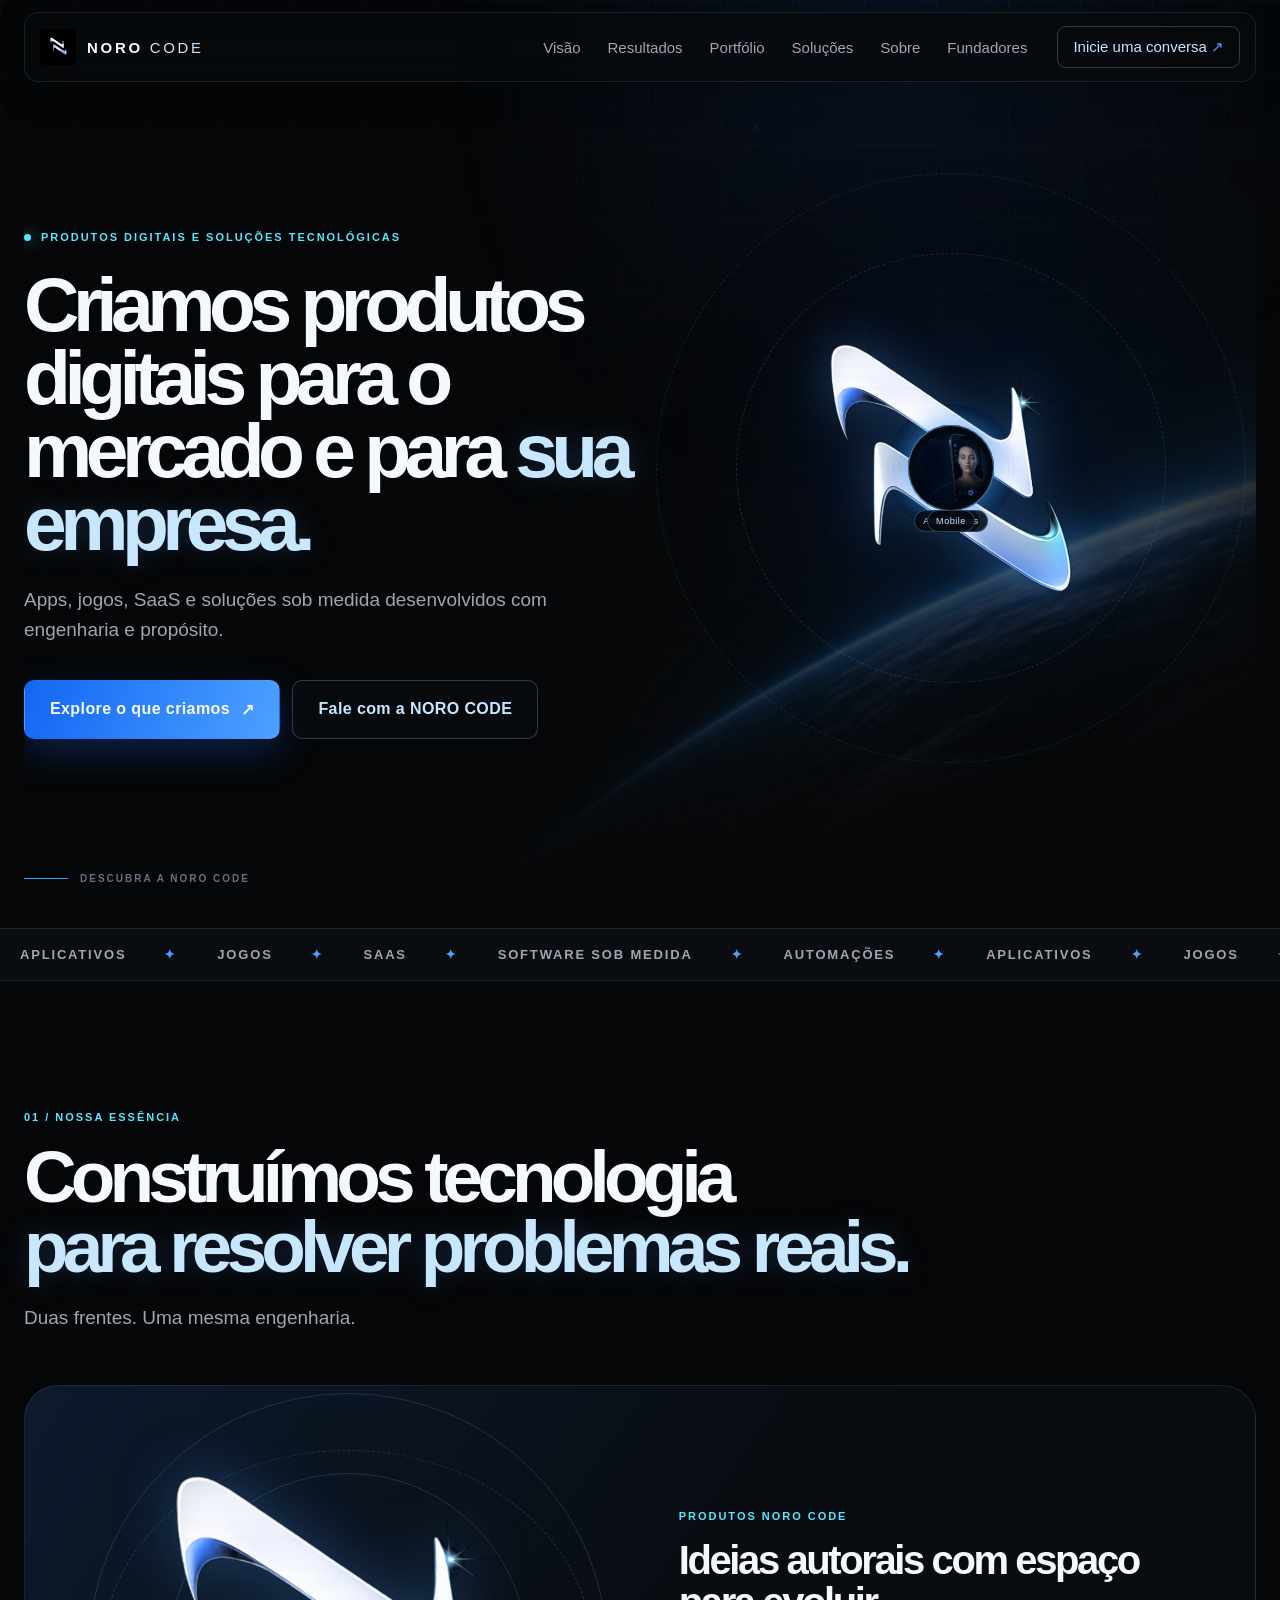
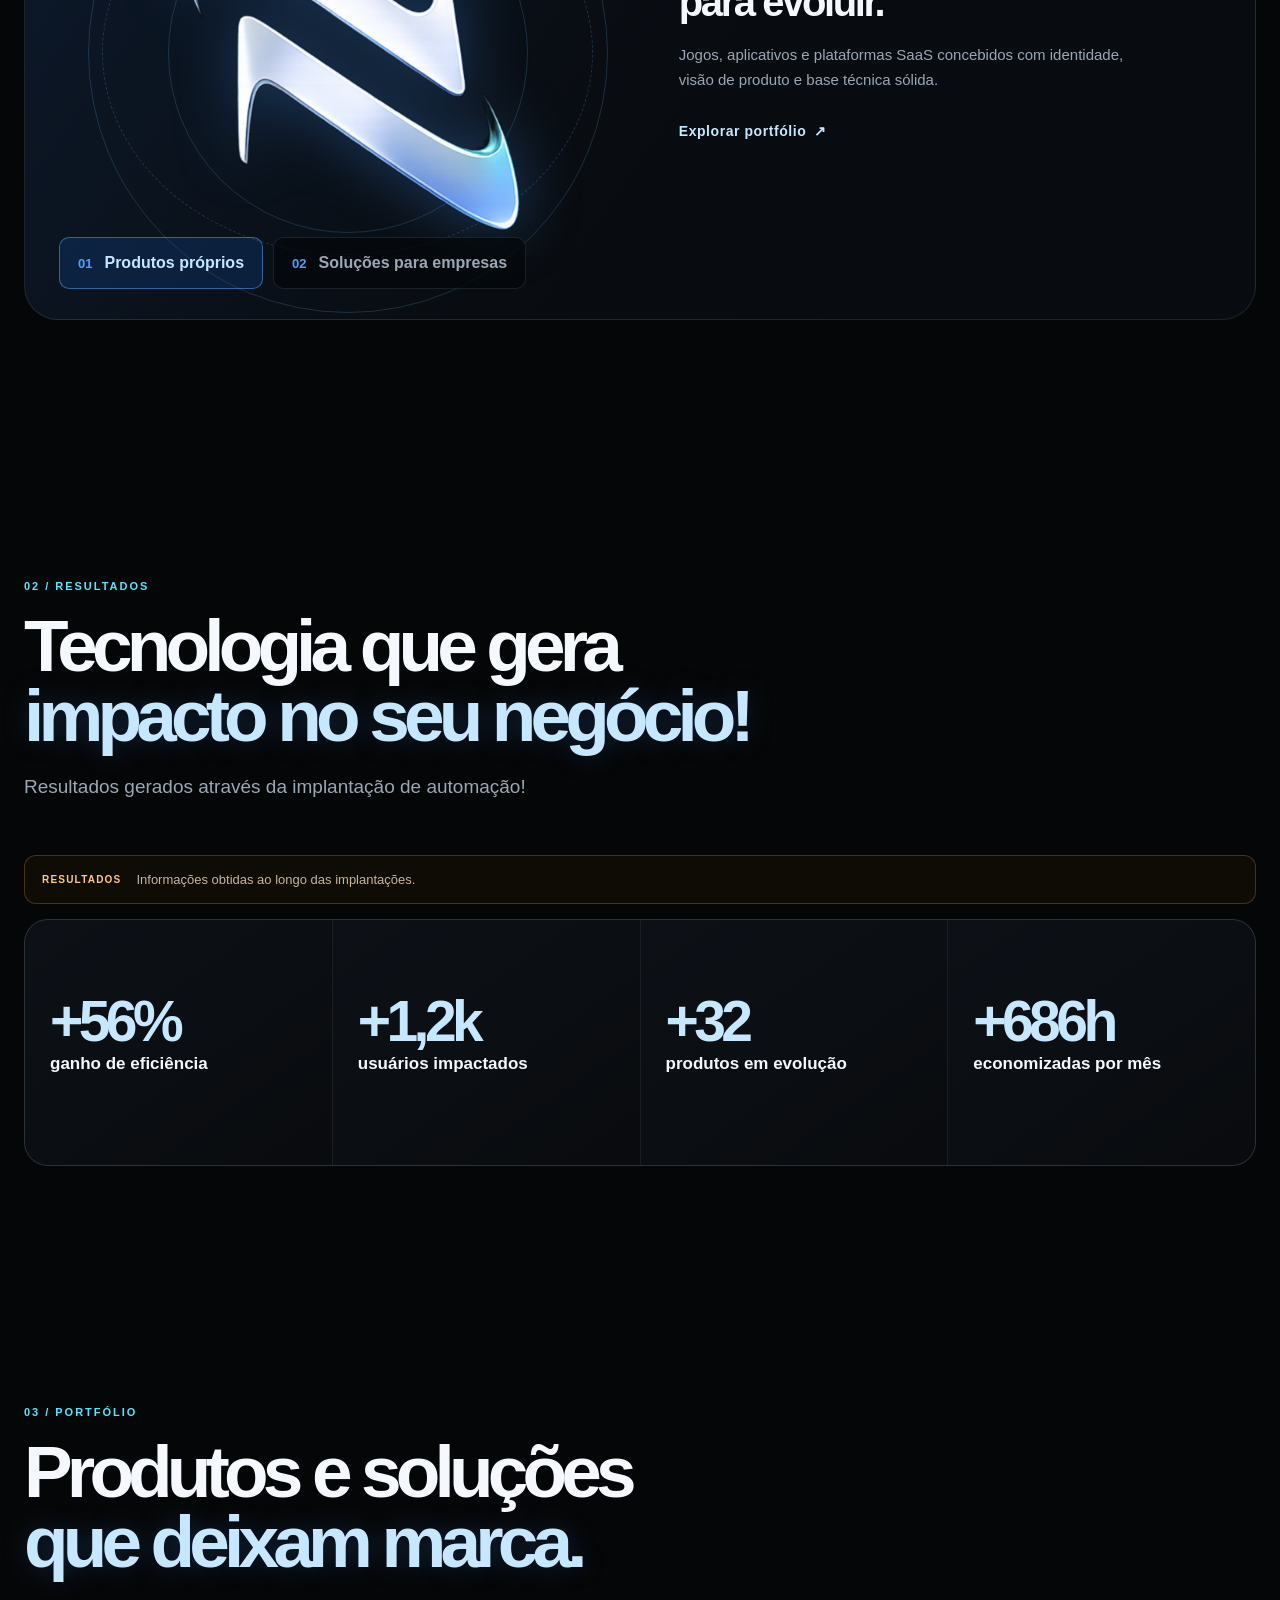
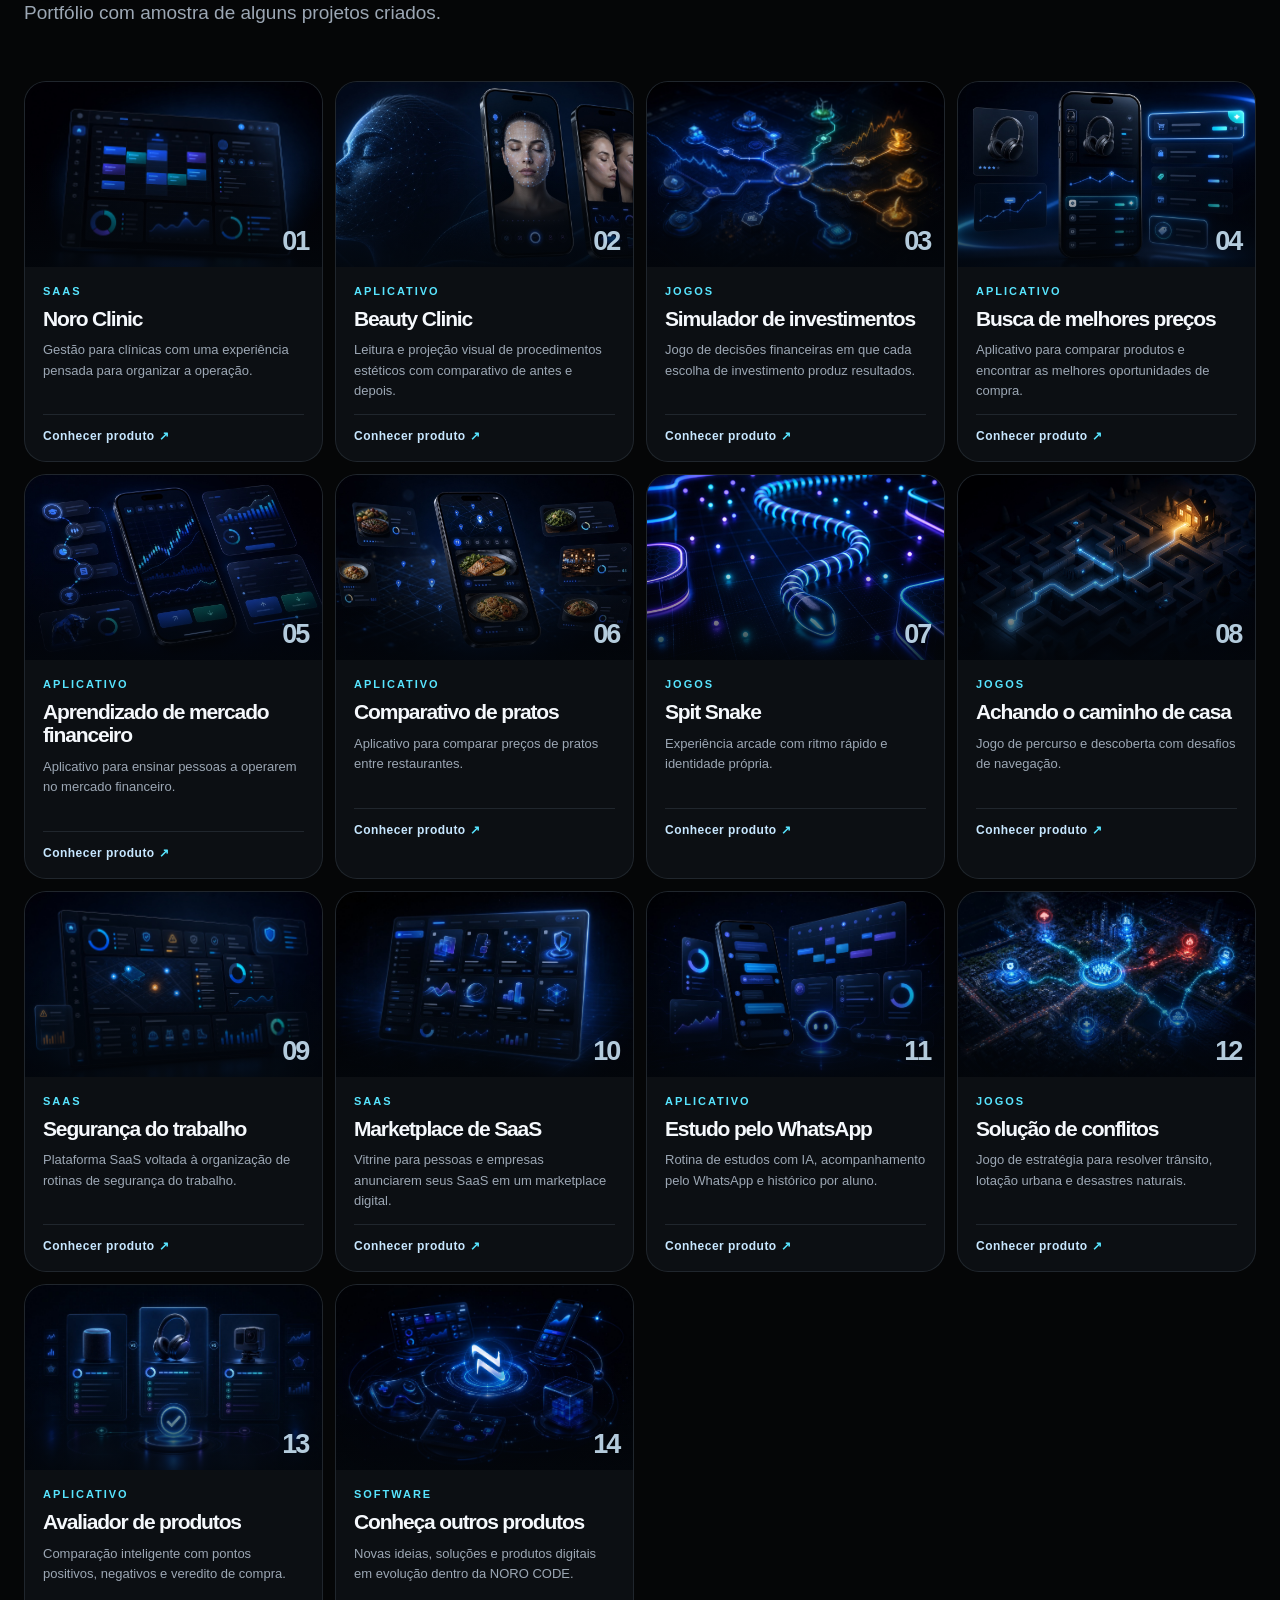
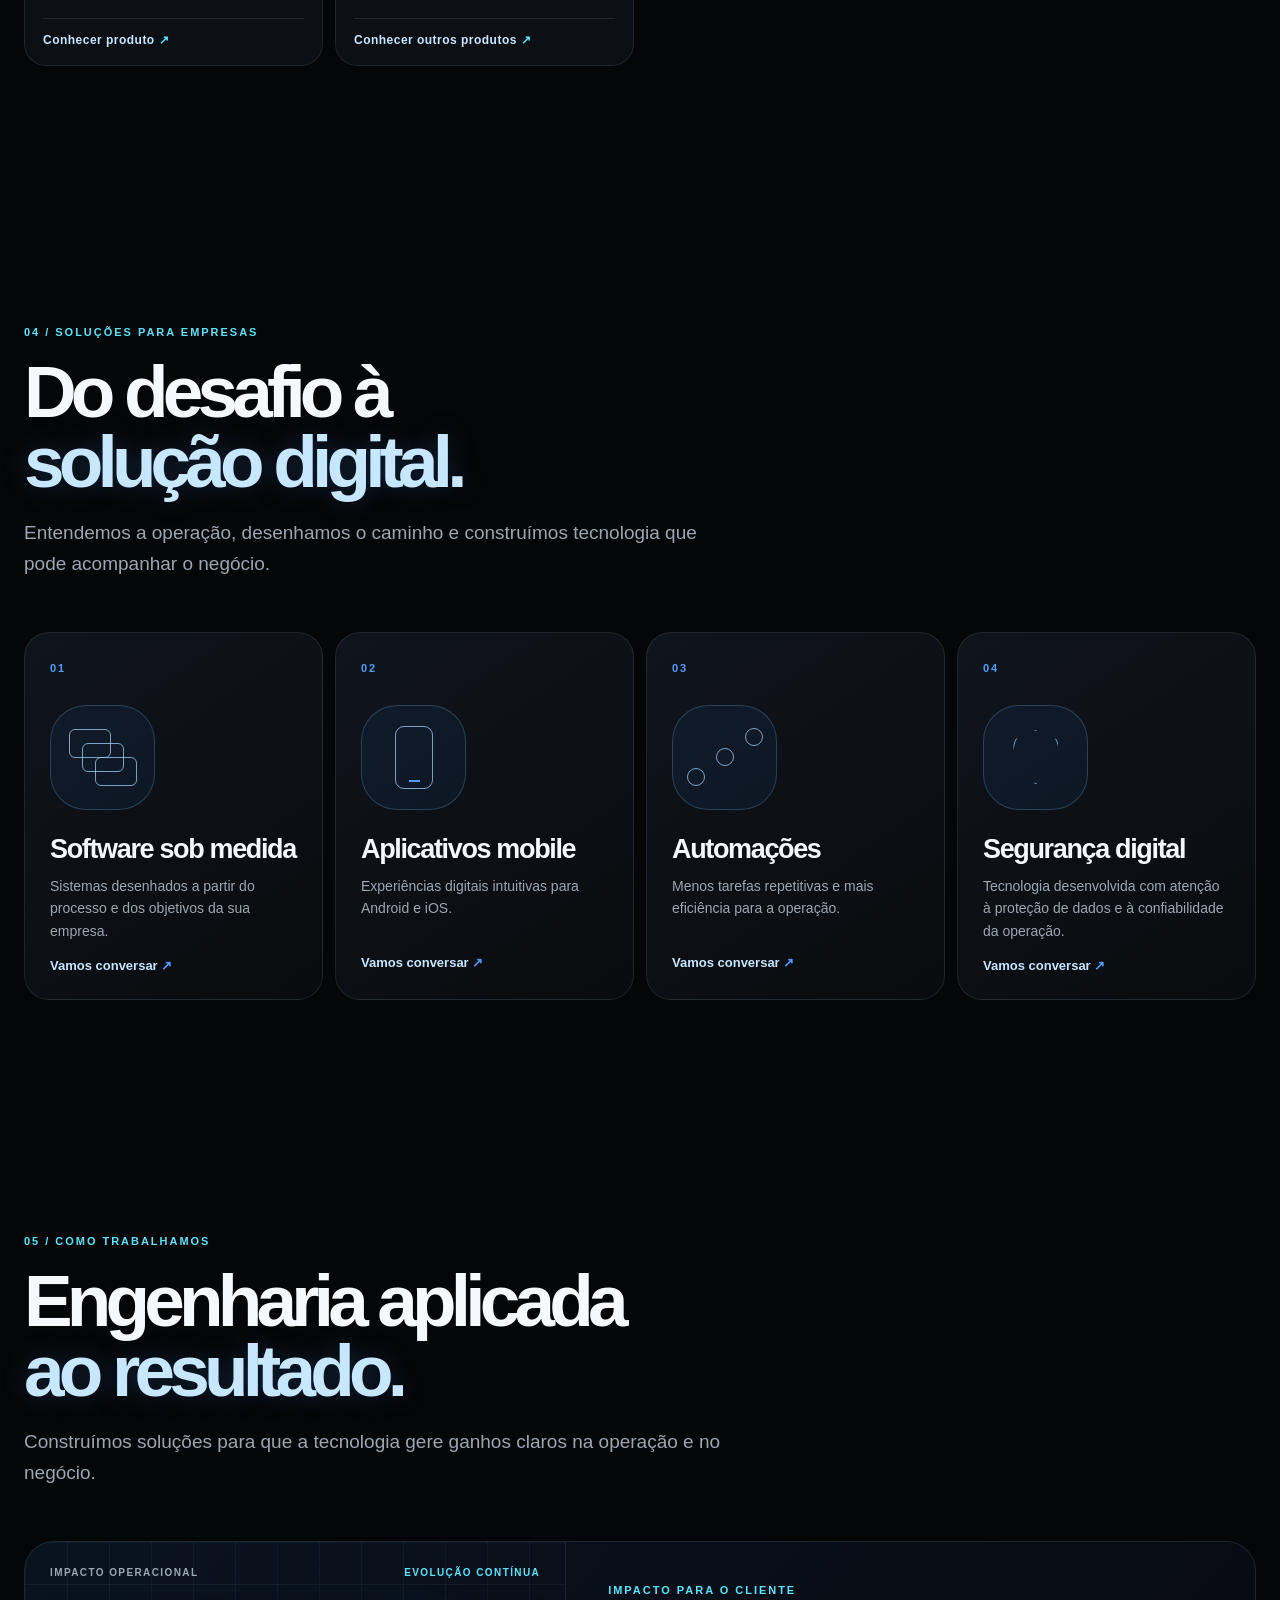
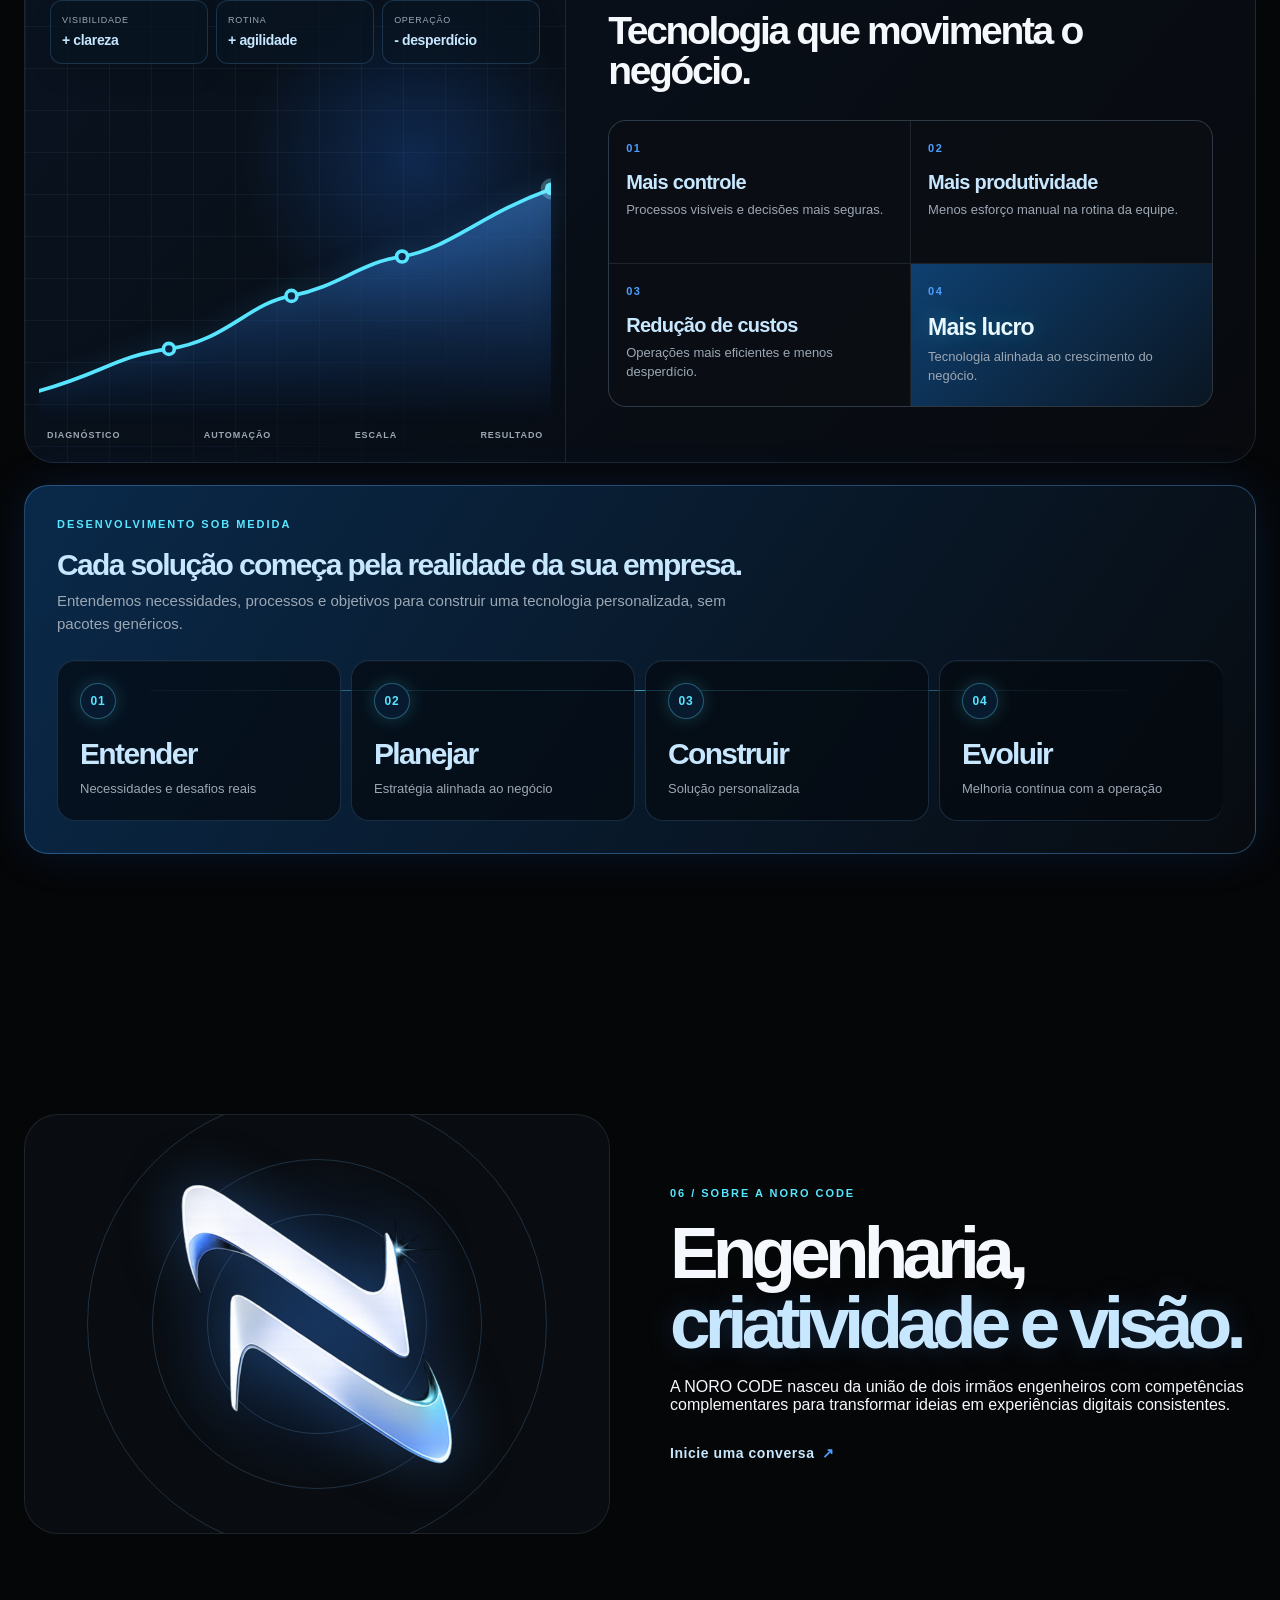
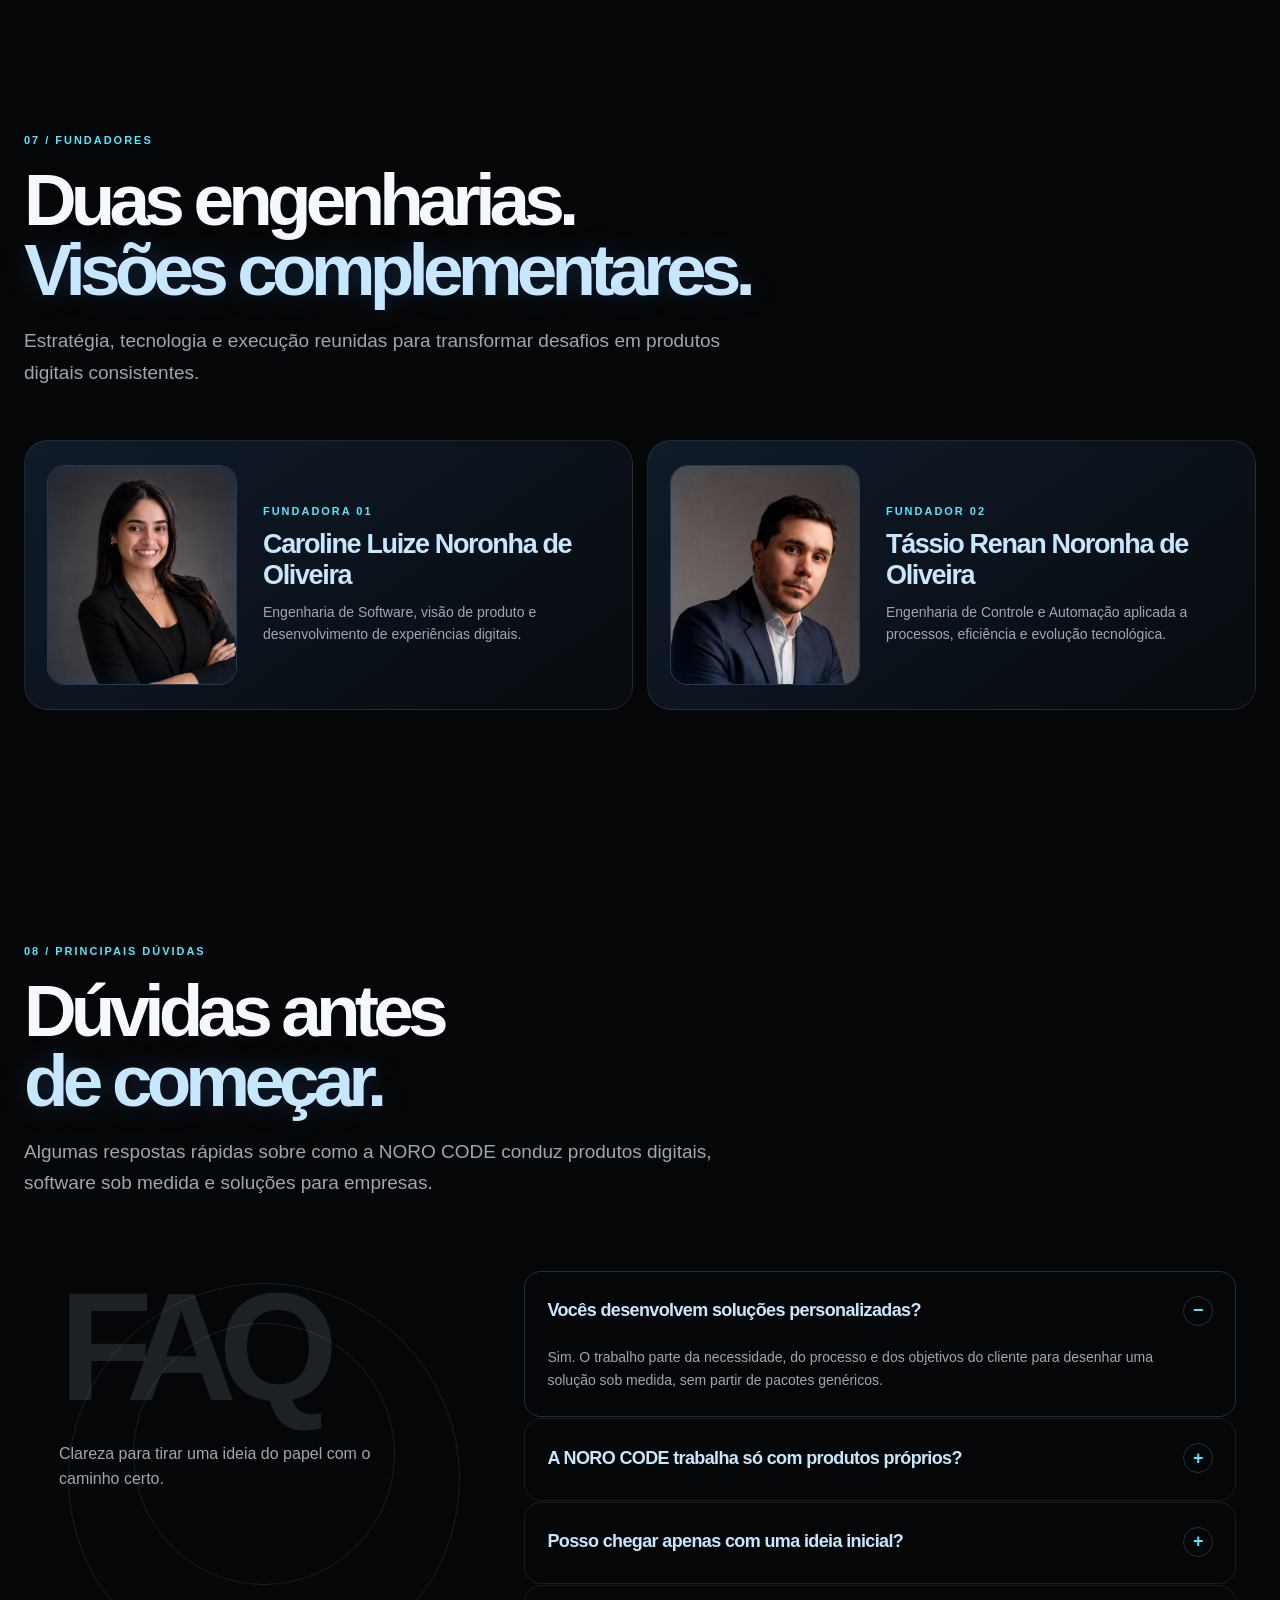
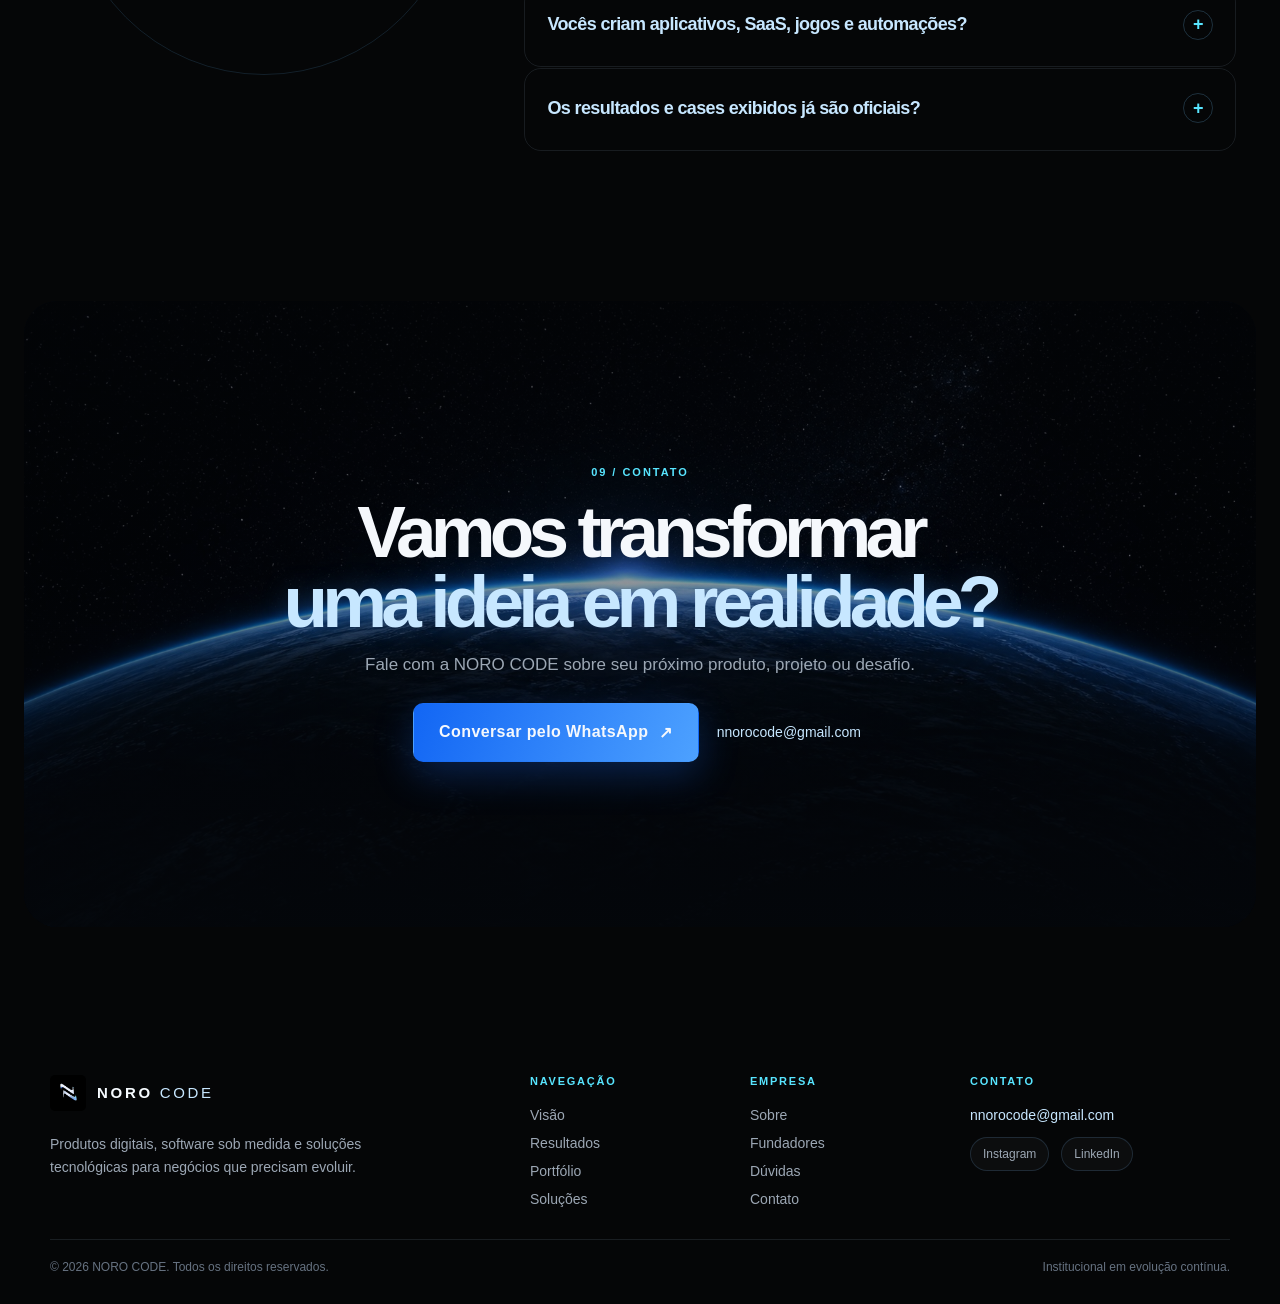
==== commit 59939d2a: "Update index.html" ====
--- a/index.html
+++ b/index.html
@@ -1,18 +1,16 @@
 <!doctype html>
 <html lang="pt-BR">
-  <head>
-    <meta http-equiv="refresh" content="0; url=https://nnorocode.github.io/norocode/">
-    
-    <meta charset="UTF-8" />
-    <meta name="viewport" content="width=device-width, initial-scale=1.0" />
-    <meta
-      name="description"
-      content="NORO CODE: apps, jogos, SaaS e soluções digitais desenvolvidos com engenharia e propósito."
-    />
-    <title>NORO CODE | Produtos digitais e soluções tecnológicas</title>
-    <link rel="icon" type="image/png" href="./assets/favicon.png" />
-    <link rel="stylesheet" href="./styles.css?v=59" />
-  </head>
+  <head>
+    <meta charset="UTF-8" />
+    <meta name="viewport" content="width=device-width, initial-scale=1.0" />
+    <meta
+      name="description"
+      content="NORO CODE: apps, jogos, SaaS e soluções digitais desenvolvidos com engenharia e propósito."
+    />
+    <title>NORO CODE | Produtos digitais e soluções tecnológicas</title>
+    <link rel="icon" type="image/png" href="./assets/favicon.png" />
+    <link rel="stylesheet" href="./styles.css?v=59" />
+  </head>
   <body>
     <header class="site-header">
       <a class="brand" href="#inicio" aria-label="NORO CODE - início">
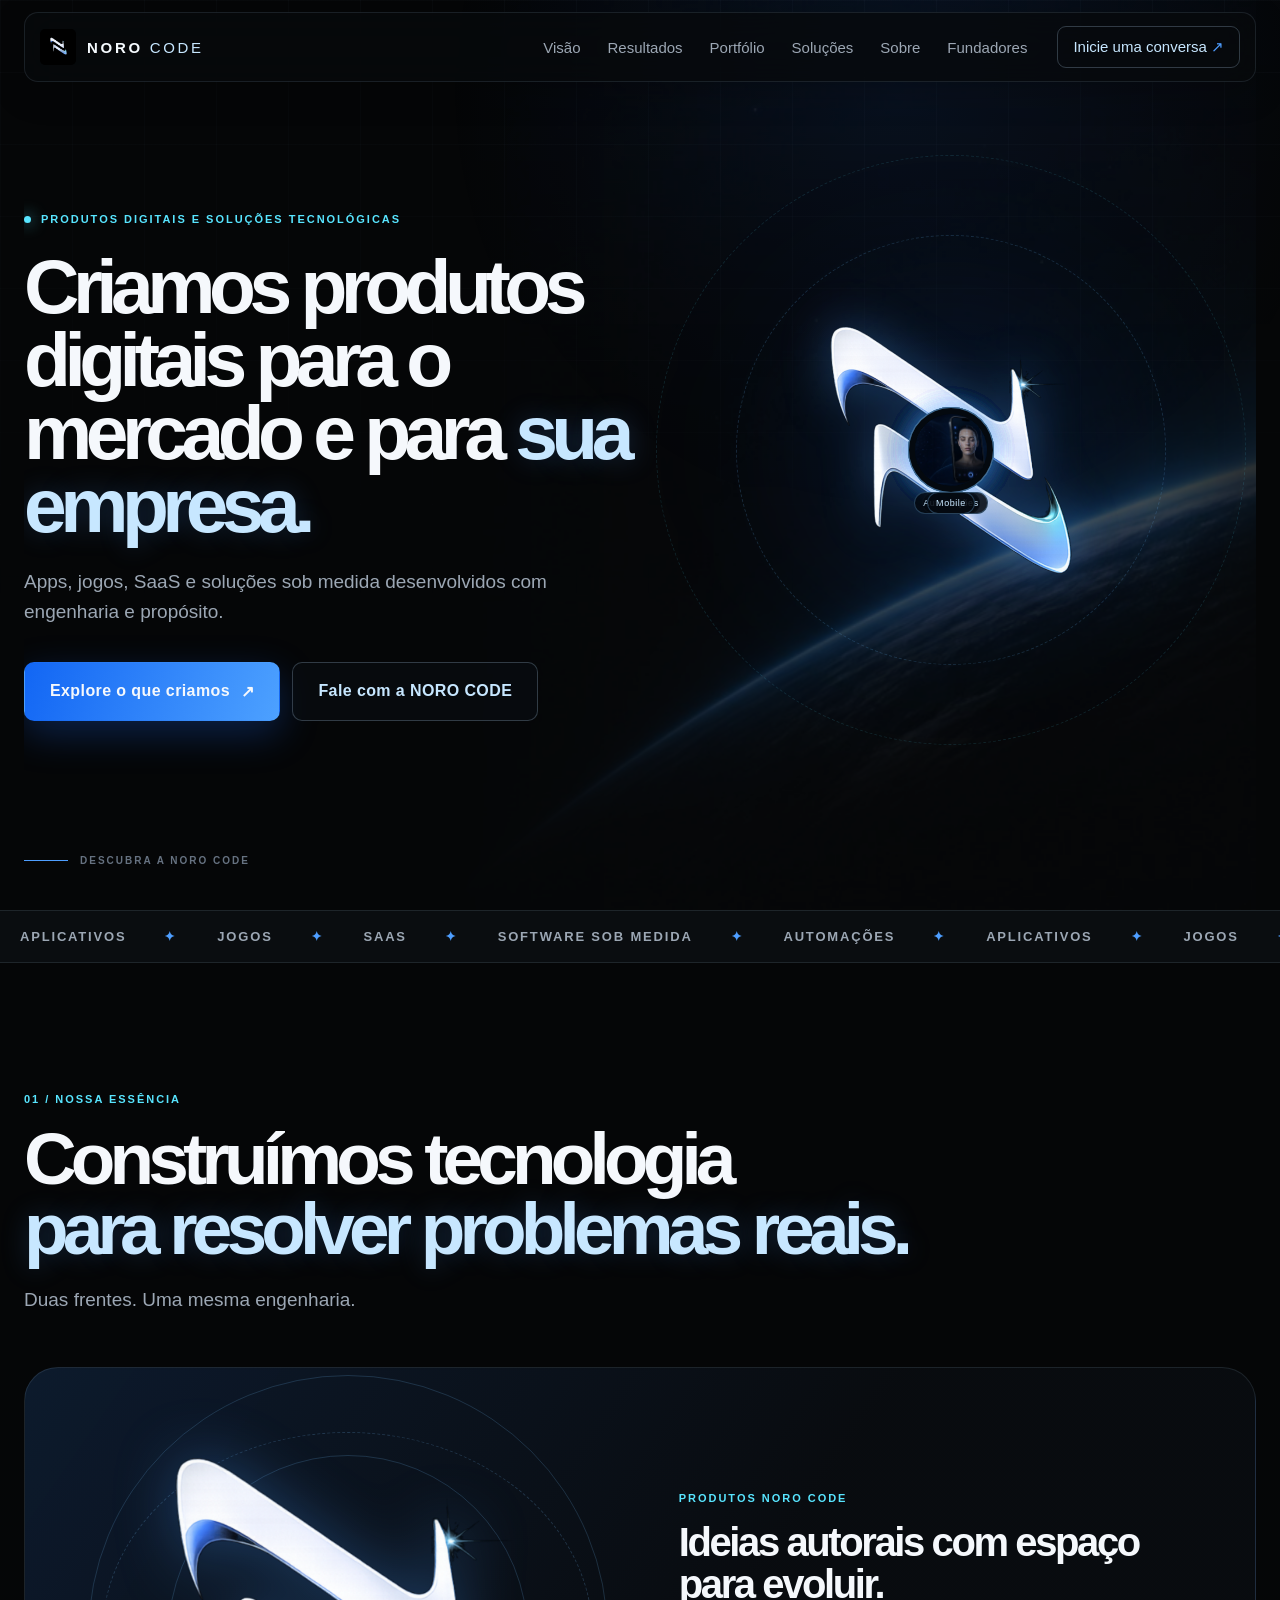
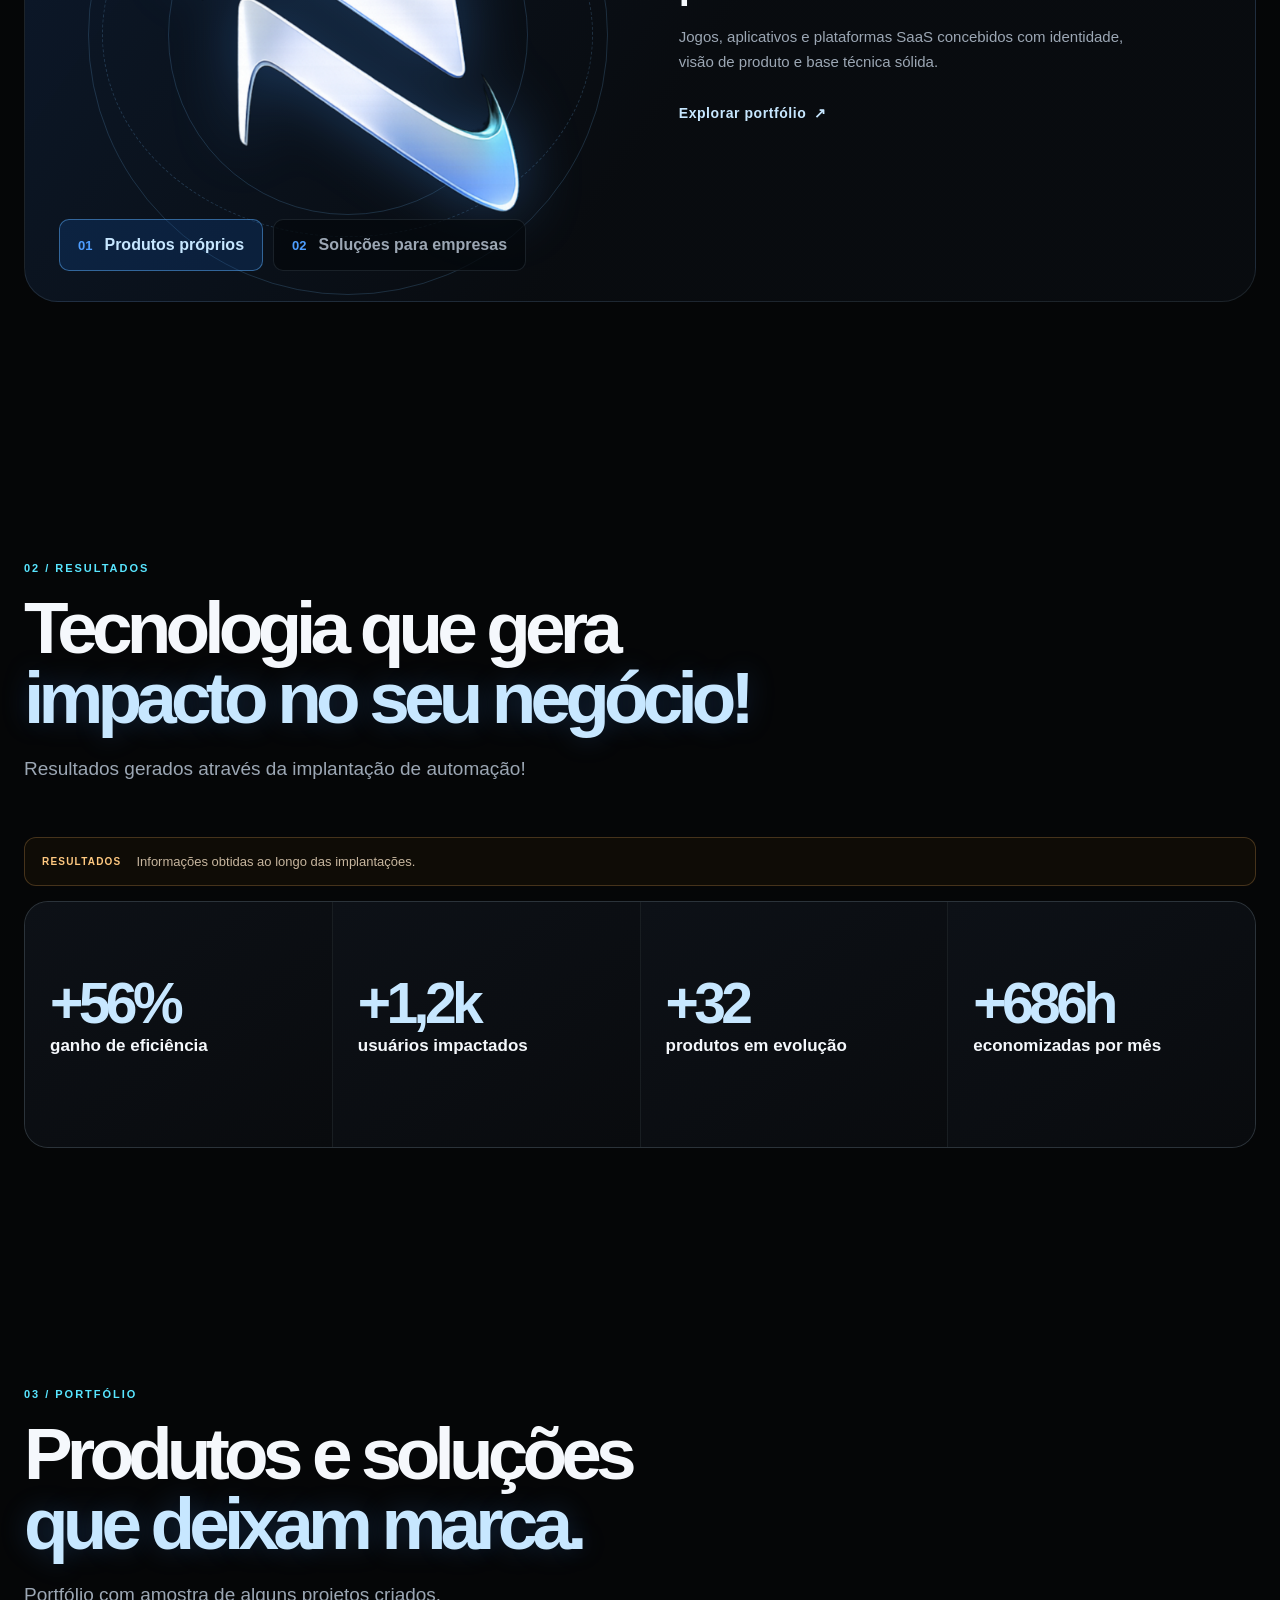
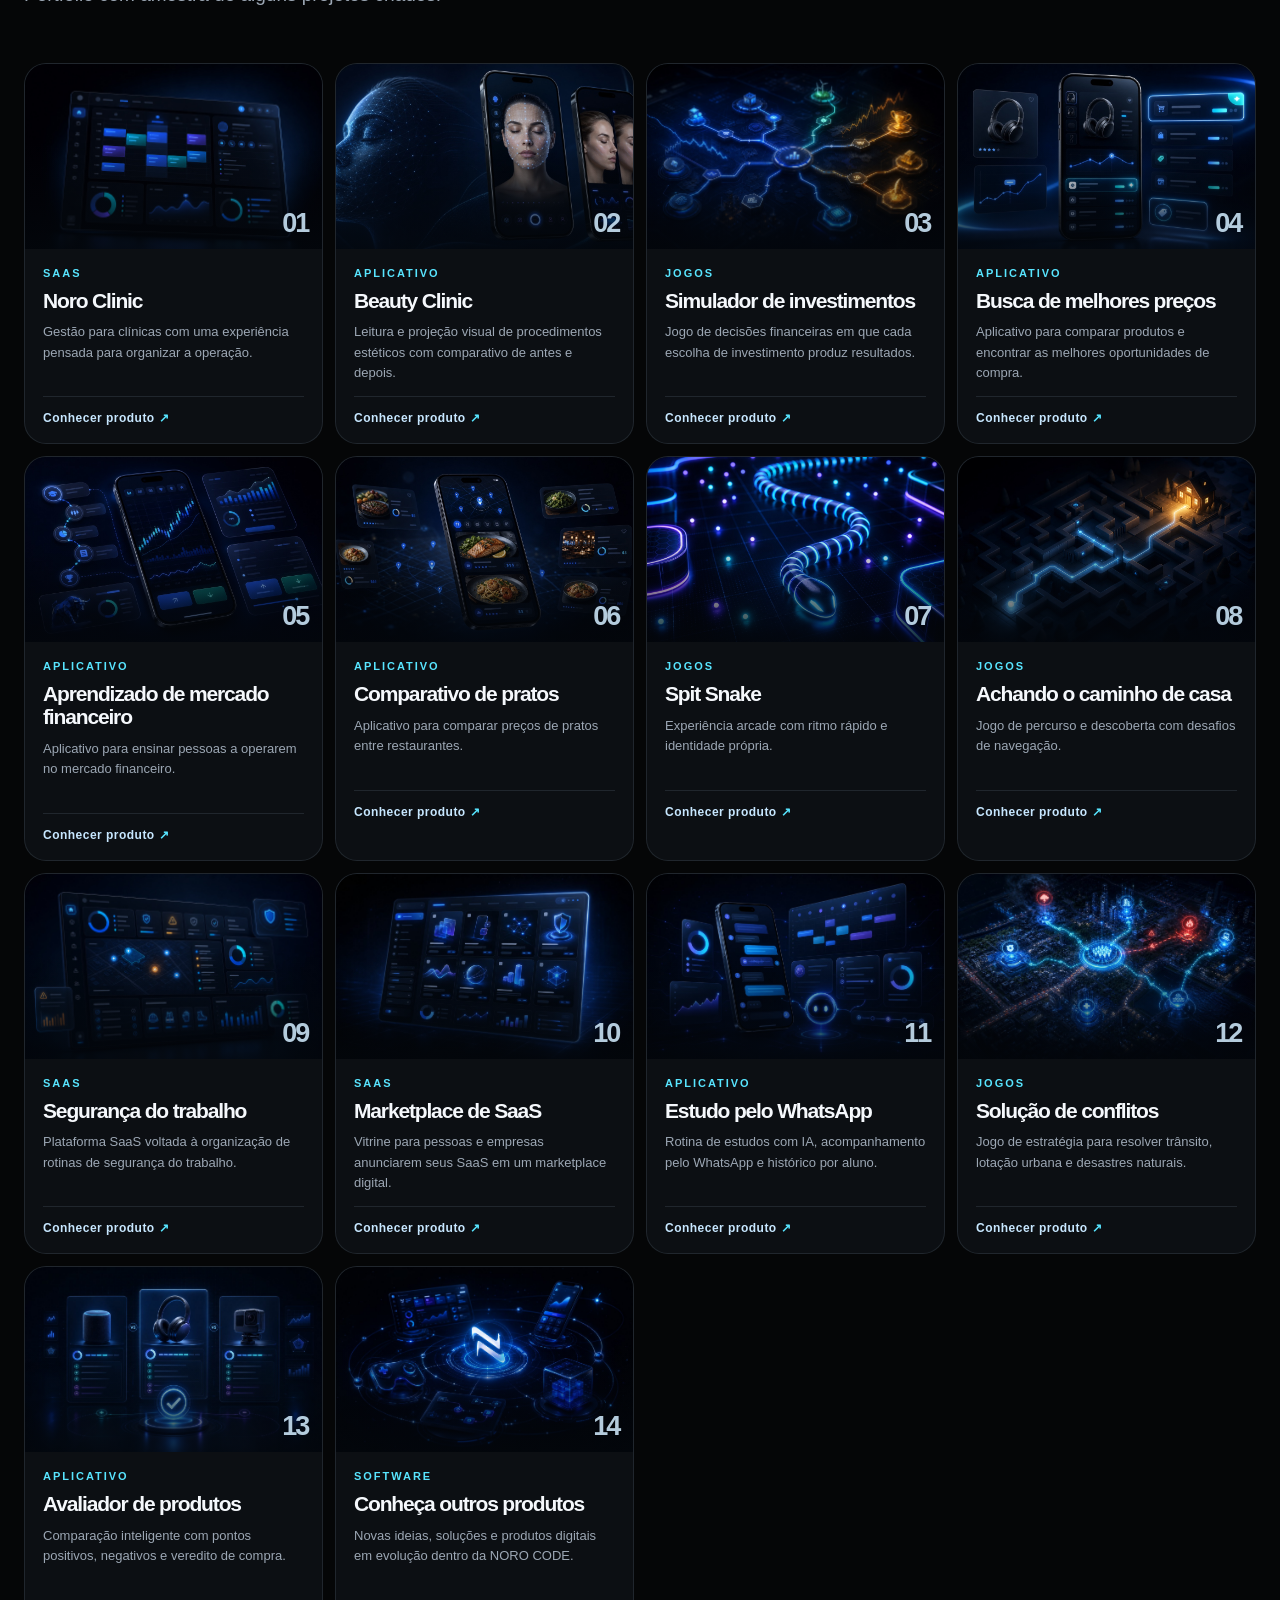
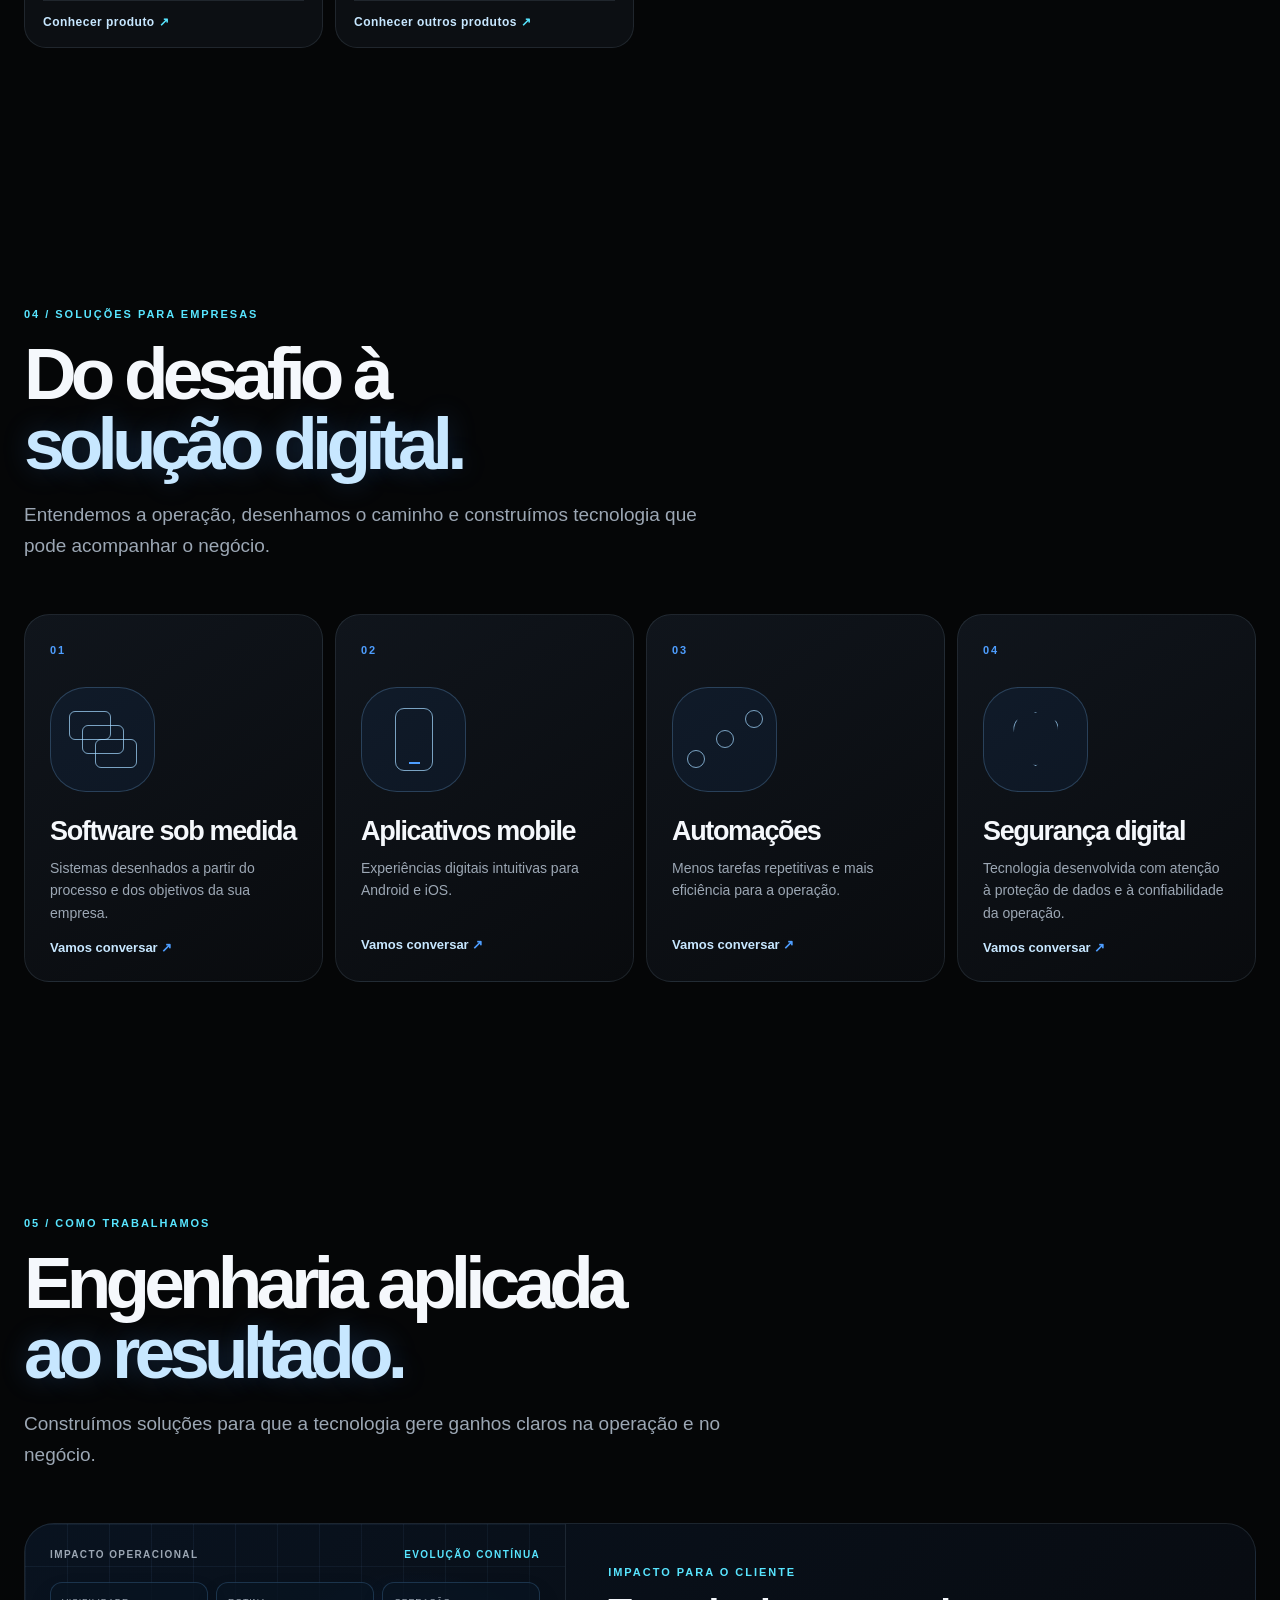
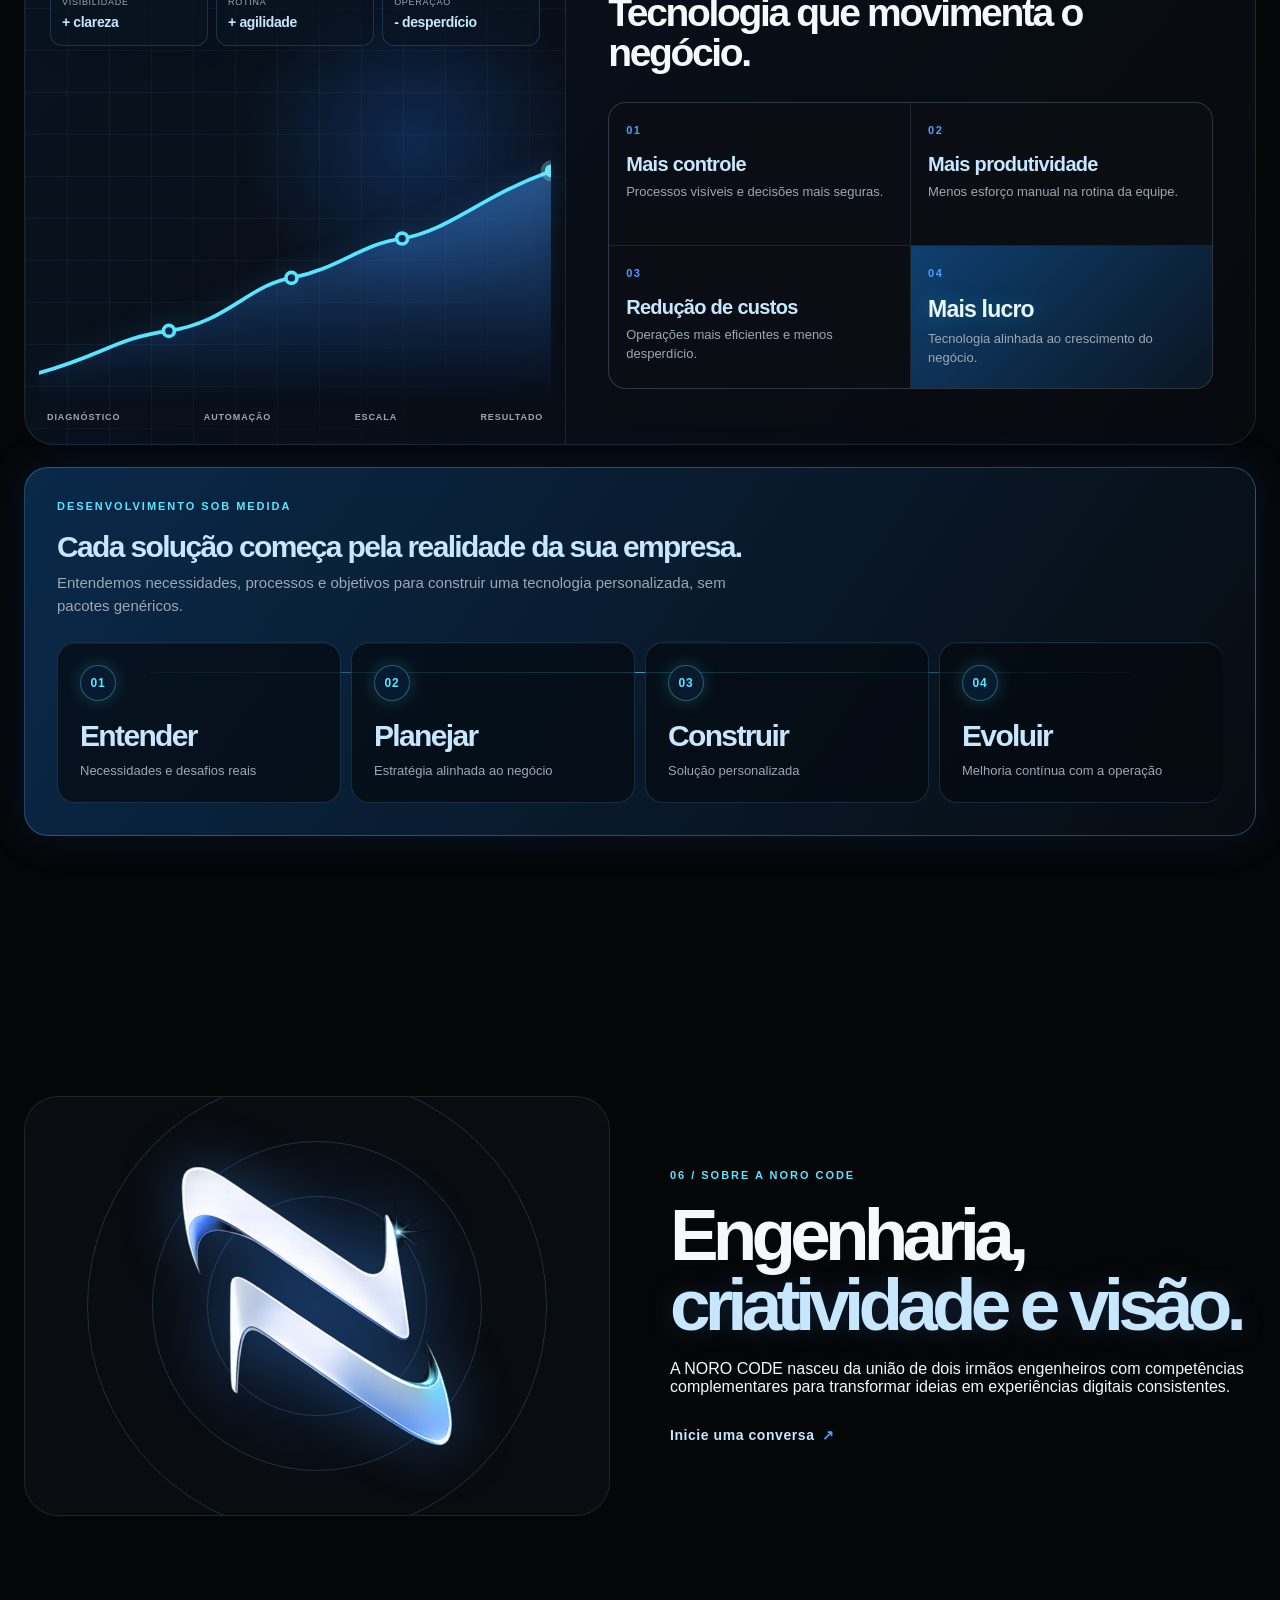
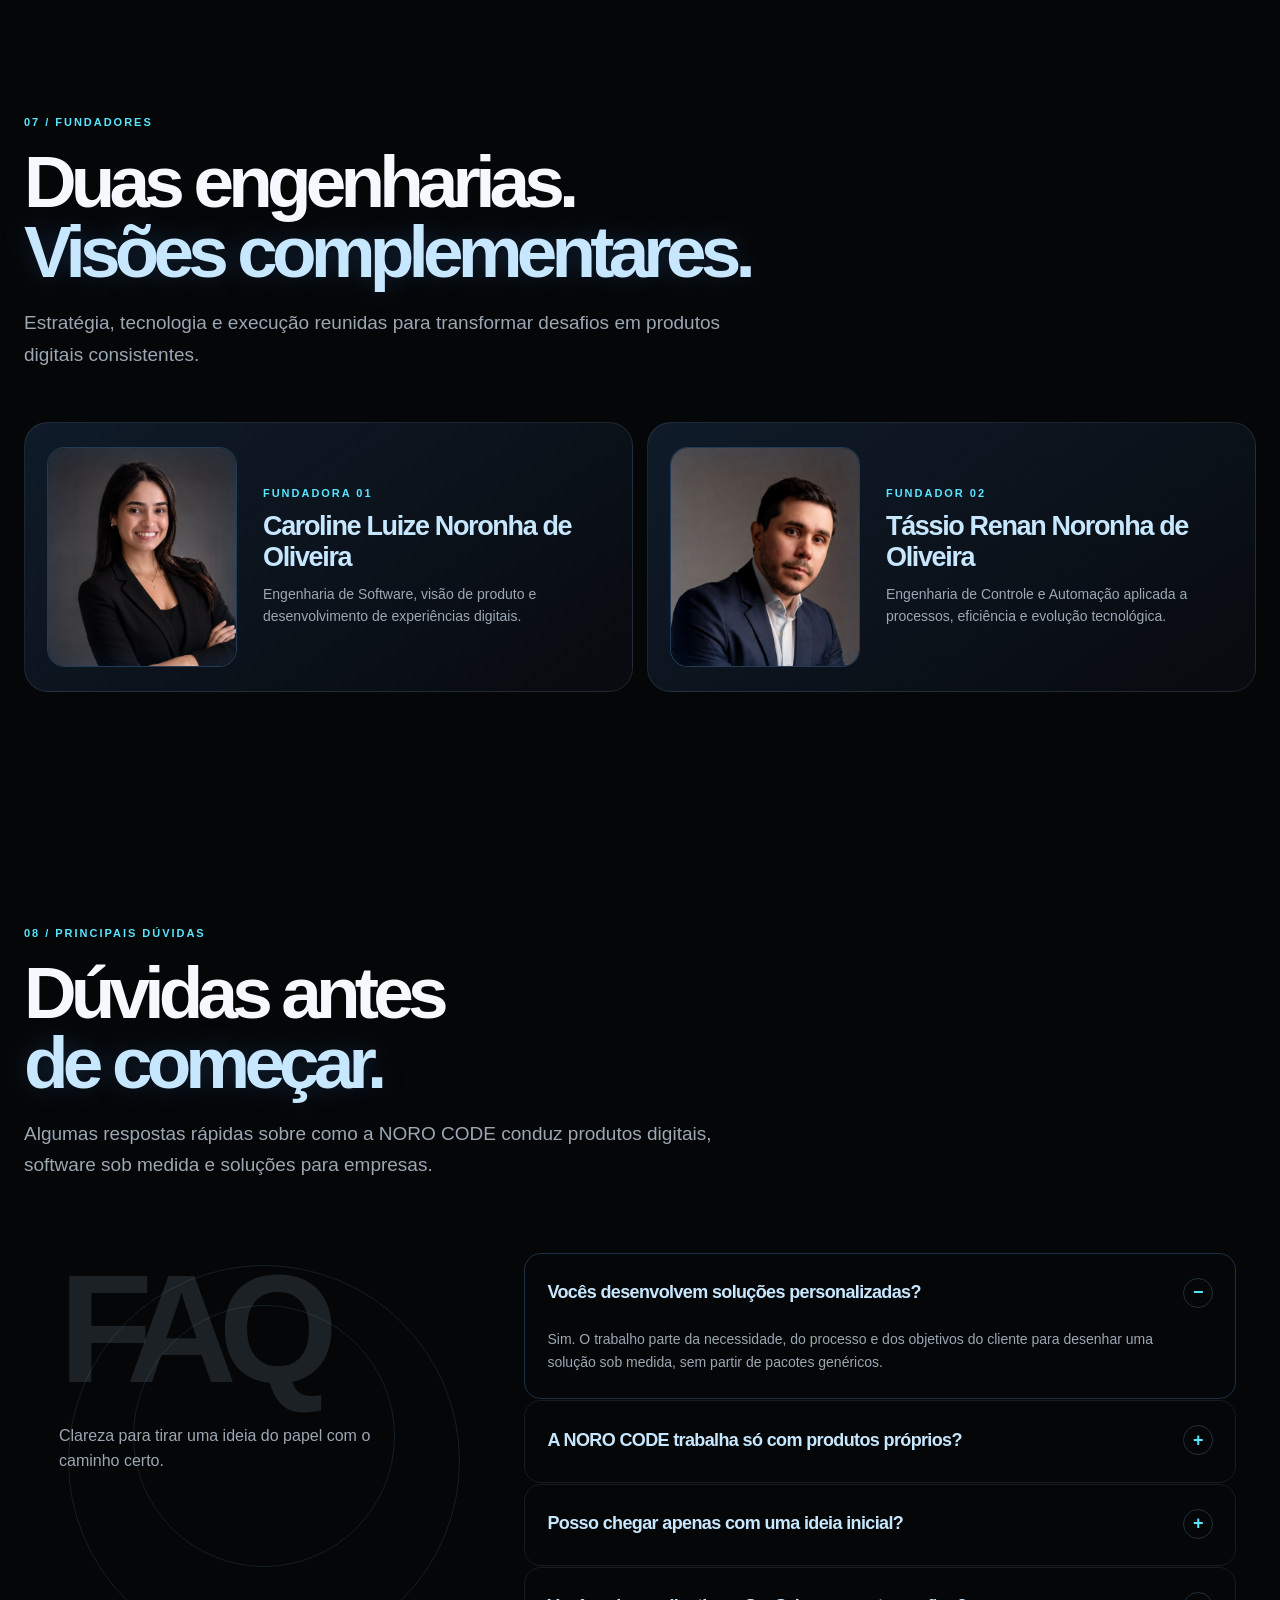
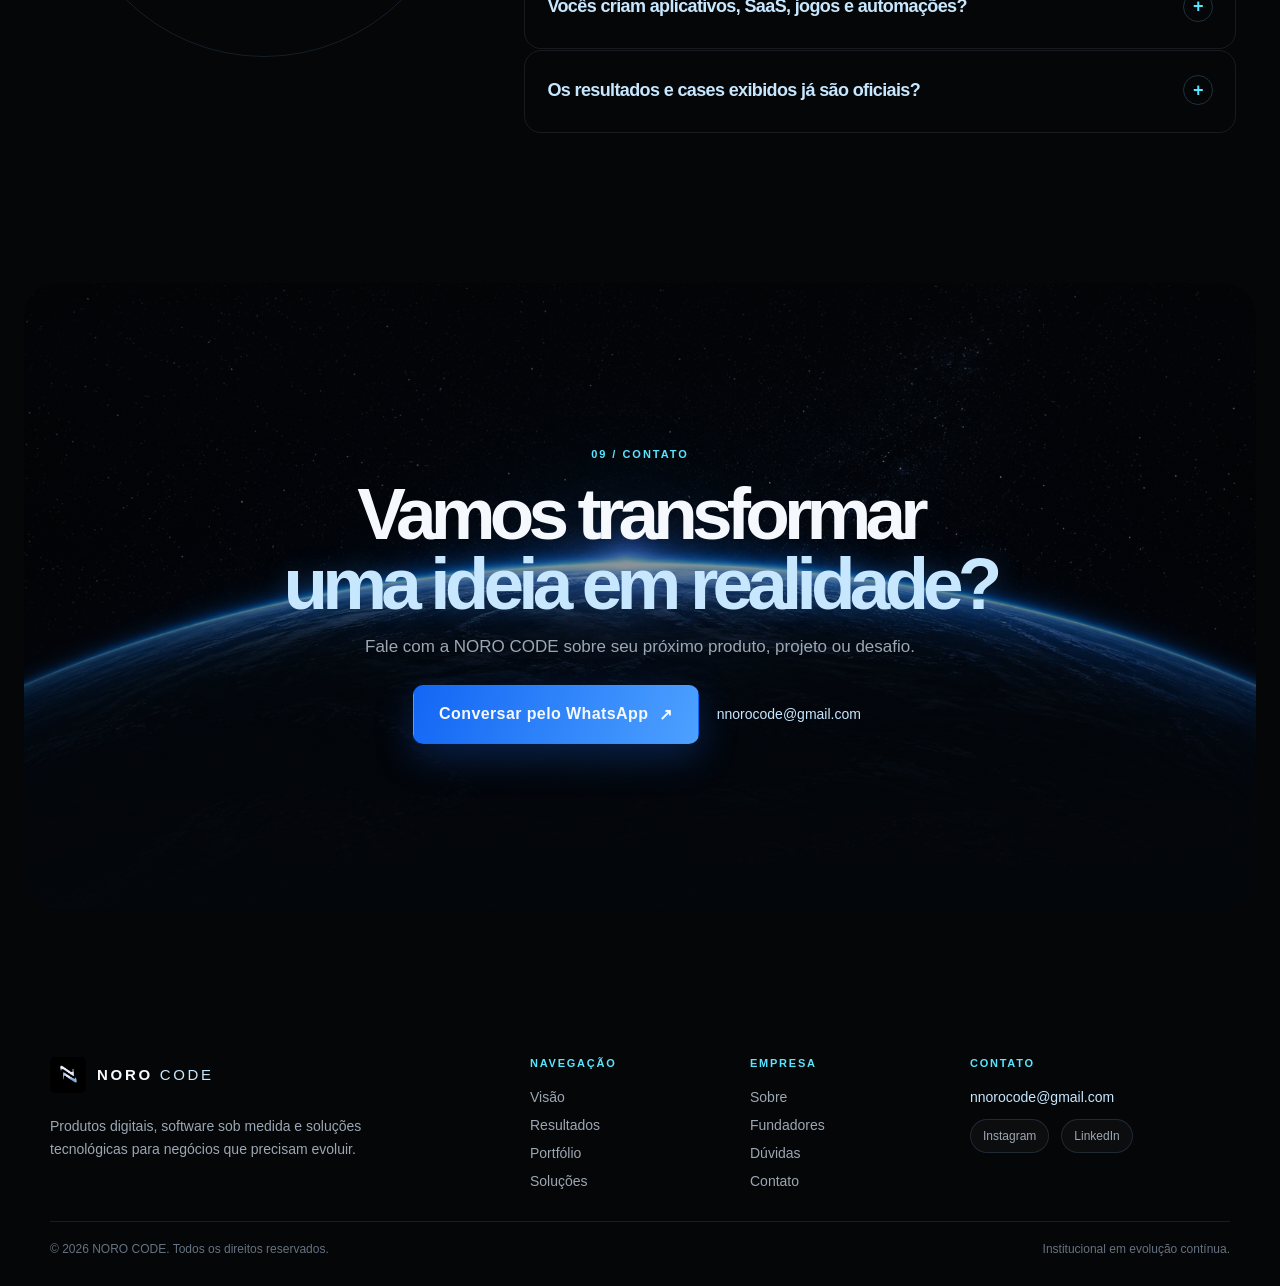
==== commit 21fe15b9: "Update index.html" ====
--- a/index.html
+++ b/index.html
@@ -1,16 +1,16 @@
 <!doctype html>
 <html lang="pt-BR">
-  <head>
-    <meta charset="UTF-8" />
-    <meta name="viewport" content="width=device-width, initial-scale=1.0" />
-    <meta
-      name="description"
-      content="NORO CODE: apps, jogos, SaaS e soluções digitais desenvolvidos com engenharia e propósito."
-    />
-    <title>NORO CODE | Produtos digitais e soluções tecnológicas</title>
-    <link rel="icon" type="image/png" href="./assets/favicon.png" />
-    <link rel="stylesheet" href="./styles.css?v=59" />
-  </head>
+  <head>
+    <meta charset="UTF-8" />
+    <meta name="viewport" content="width=device-width, initial-scale=1.0" />
+    <meta
+      name="description"
+      content="NORO CODE: apps, jogos, SaaS e soluções digitais desenvolvidos com engenharia e propósito."
+    />
+    <title>NORO CODE | Produtos digitais e soluções tecnológicas</title>
+    <link rel="icon" type="image/png" href="./assets/favicon.png" />
+    <link rel="stylesheet" href="./styles.css?v=59" />
+  </head>
   <body>
     <header class="site-header">
       <a class="brand" href="#inicio" aria-label="NORO CODE - início">
